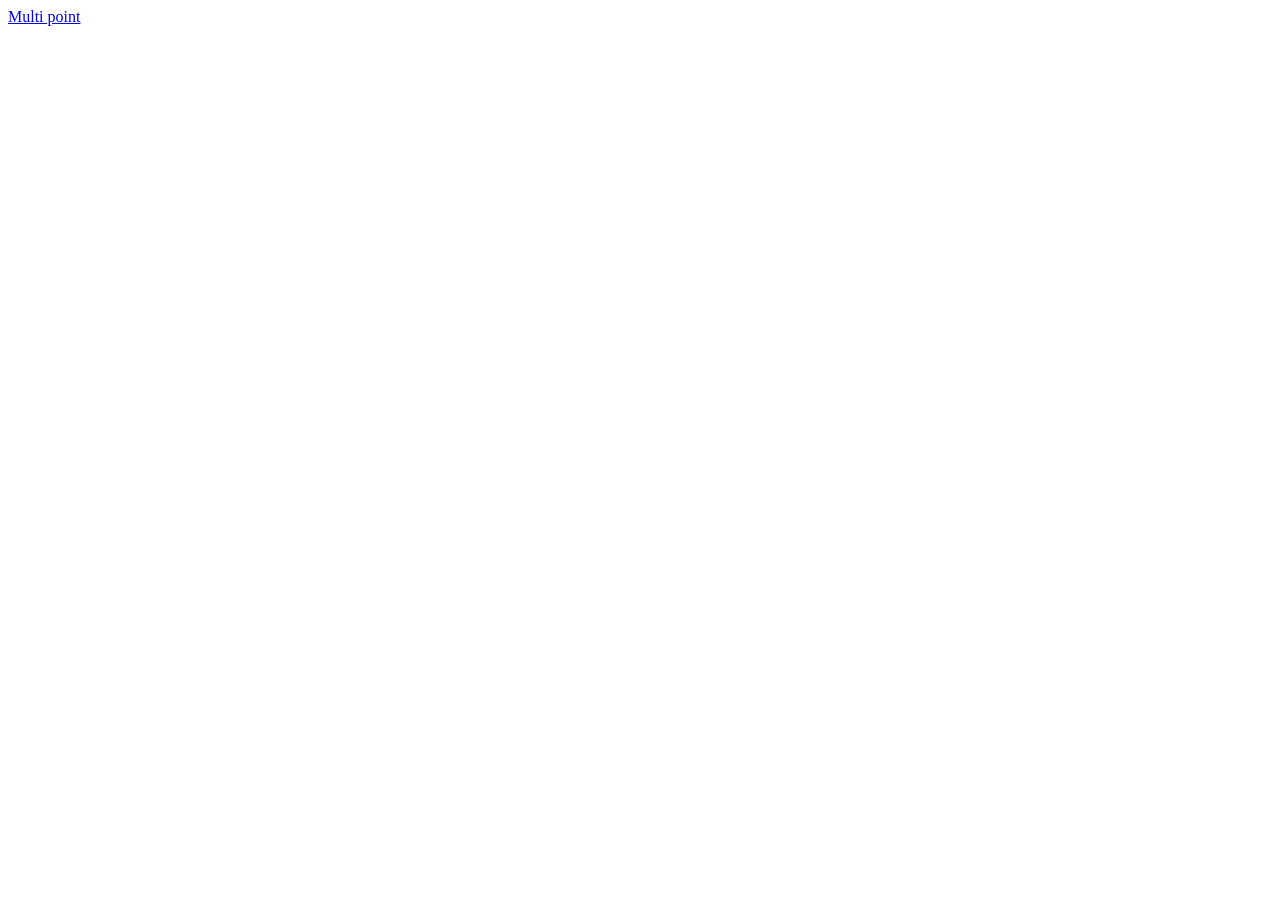
==== index.html @ 6bb9c9c3 "Create index.html" ====
<!DOCTYPE html>
<html lang="en">
<head>
    <meta charset="UTF-8">
    <meta name="viewport" content="width=device-width, initial-scale=1.0">
    <title>Document</title>
</head>
<body>
    <a href="https://hormozdi.github.io/multipoint/">Multi point</a>
</body>
</html>
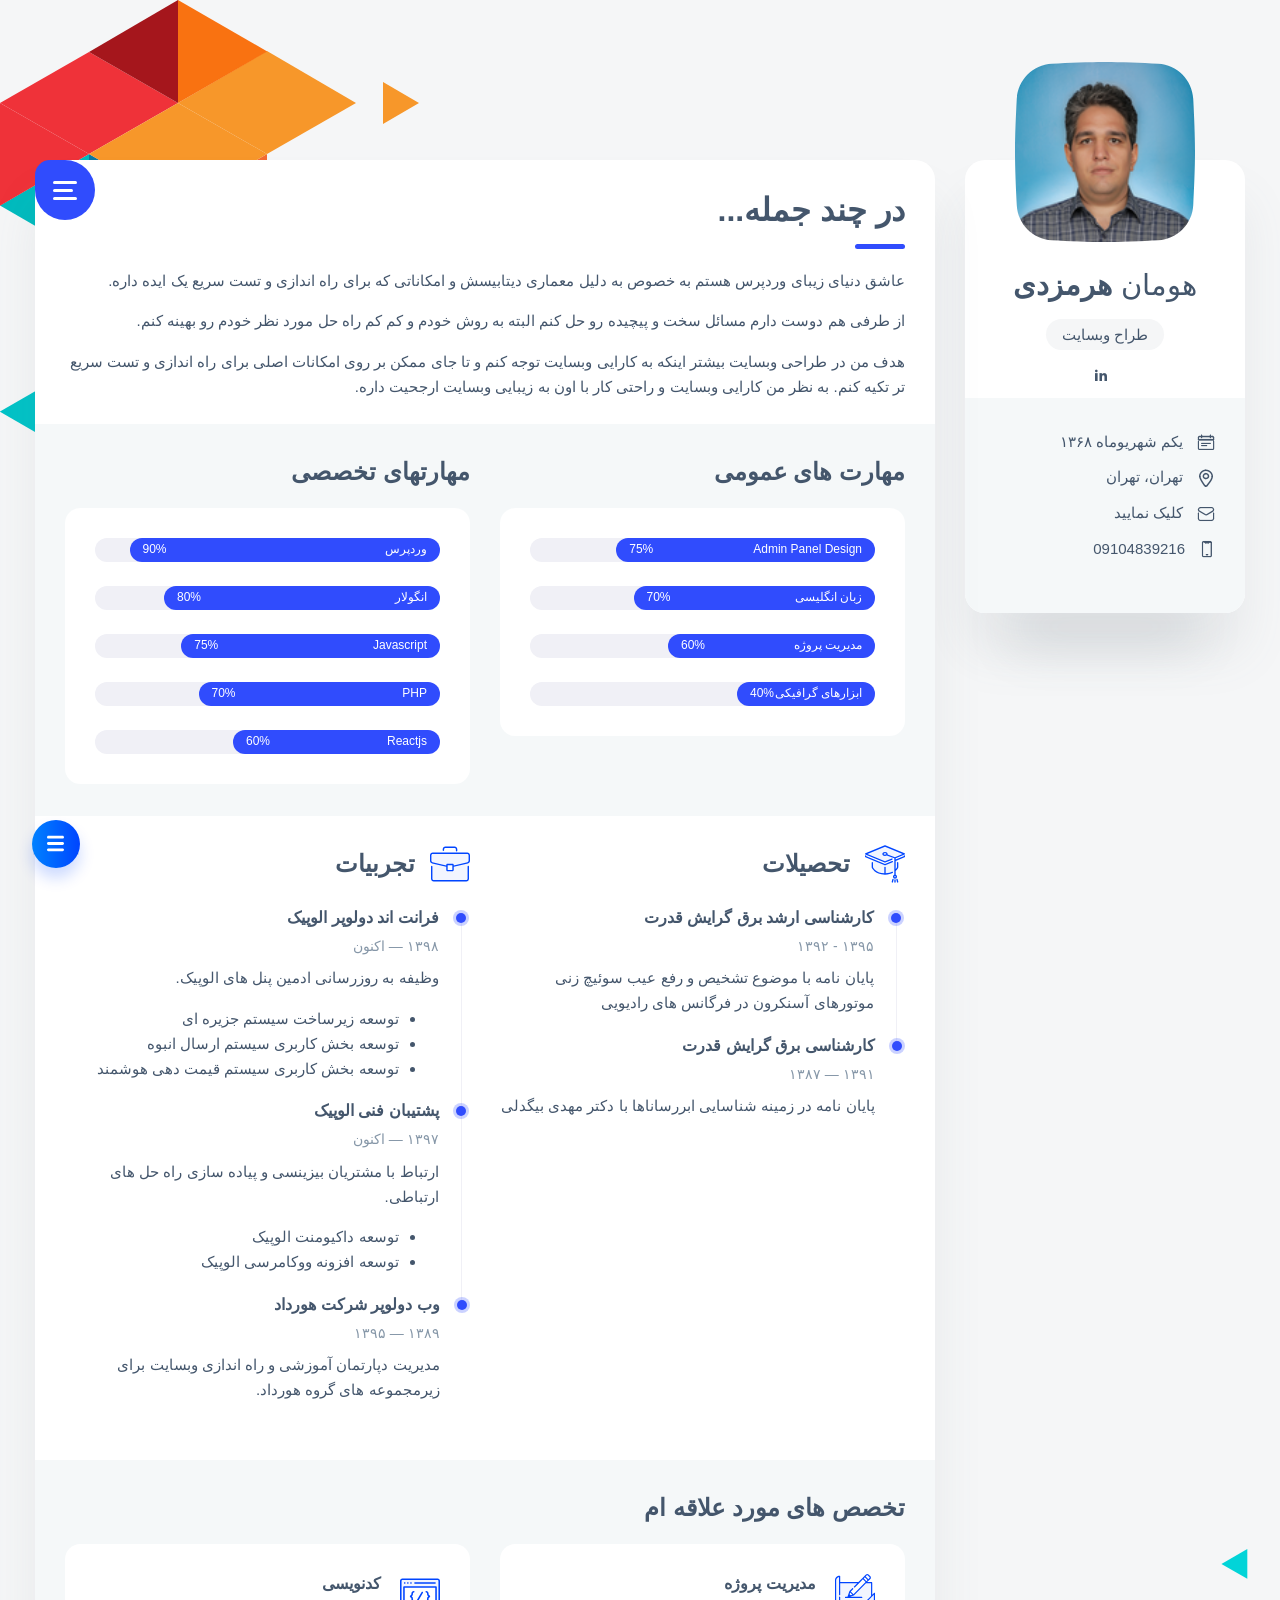
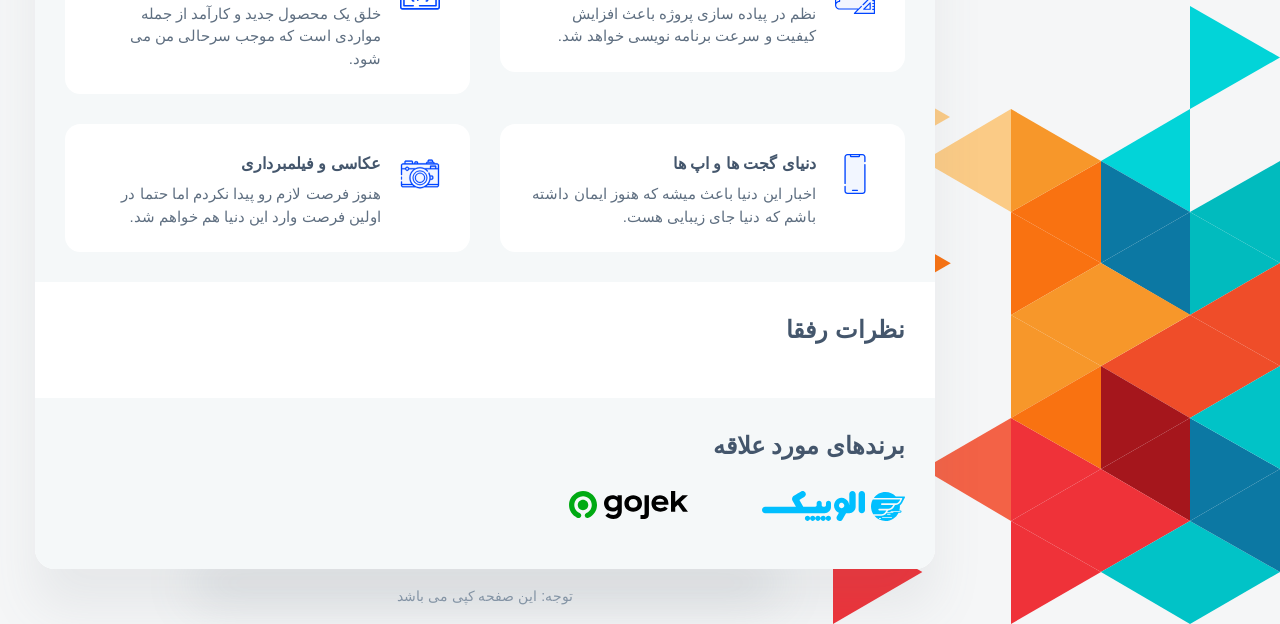
==== commit 874cd797: "add index page" ====
--- a/index.html
+++ b/index.html
@@ -1,11 +1,625 @@
 <!DOCTYPE html>
 <html lang="en">
-<head>
-    <meta charset="UTF-8">
-    <meta name="viewport" content="width=device-width, initial-scale=1.0">
-    <title>Document</title>
-</head>
-<body>
-    <a href="https://hormozdi.github.io/multipoint/">Multi point</a>
-</body>
+  <head>
+    <meta charset="utf-8" />
+    <title>رزومه هومان هرمزدی</title>
+
+    <!-- Meta Data -->
+    <meta http-equiv="X-UA-Compatible" content="IE=edge" />
+    <meta
+      name="viewport"
+      content="width=device-width, initial-scale=1, shrink-to-fit=no"
+    />
+
+    <!-- Favicons -->
+    <link
+      rel="apple-touch-icon"
+      sizes="144x144"
+      href="assets/images/favicons/apple-touch-icon-144x144.png"
+    />
+    <link
+      rel="apple-touch-icon"
+      sizes="114x114"
+      href="assets/images/favicons/apple-touch-icon-114x114.png"
+    />
+    <link
+      rel="apple-touch-icon"
+      sizes="72x72"
+      href="assets/images/favicons/apple-touch-icon-72x72.png"
+    />
+    <link
+      rel="apple-touch-icon"
+      sizes="57x57"
+      href="assets/images/favicons/apple-touch-icon-57x57.png"
+    />
+    <link
+      rel="shortcut icon"
+      href="assets/images/favicons/favicon.png"
+      type="image/png"
+    />
+
+    <!-- Styles -->
+    <link rel="stylesheet" type="text/css" href="assets/styles/style.css" />
+    <link rel="stylesheet" type="text/css" href="assets/demo/style-demo.css" />
+    <link rel="stylesheet" type="text/css" href="assets/styles/style-rtl.css" />
+    <link
+      href="https://cdn.fontcdn.ir/Font/Persian/Shabnam/Shabnam.css"
+      rel="stylesheet"
+    />
+  </head>
+  <body class="bg-triangles">
+    <!-- Preloader -->
+    <div class="preloader">
+      <div class="preloader__wrap">
+        <div class="circle-pulse">
+          <div class="circle-pulse__1"></div>
+          <div class="circle-pulse__2"></div>
+        </div>
+        <div class="preloader__progress"><span></span></div>
+      </div>
+    </div>
+
+    <main class="main">
+      <div class="container gutter-top">
+        <div class="row sticky-parent">
+          <!-- Sidebar -->
+          <aside class="col-12 col-md-12 col-xl-3">
+            <div class="sidebar box shadow pb-0 sticky-column">
+              <svg class="avatar avatar--180" viewBox="0 0 188 188">
+                <g class="avatar__box">
+                  <image
+                    xlink:href="assets/img/avatar.png"
+                    height="100%"
+                    width="100%"
+                  />
+                </g>
+              </svg>
+              <div class="text-center">
+                <h3 class="title title--h3 sidebar__user-name">
+                  <span class="weight--500">هومان</span> هرمزدی
+                </h3>
+                <div class="badge badge--light">طراح وبسایت</div>
+
+                <!-- Social -->
+                <div class="social">
+                  <!-- <a class="social__link" href="https://www.facebook.com/"
+                    ><i class="font-icon icon-facebook"></i
+                  ></a>
+                  <a class="social__link" href="https://www.behance.com/"
+                    ><i class="font-icon icon-twitter"></i
+                  ></a> -->
+                  <a class="social__link" target="_blank" href="https://www.linkedin.com/in/hoomaan-hormozdi/"
+                    ><i class="font-icon icon-linkedin2"></i
+                  ></a>
+                </div>
+              </div>
+
+              <div class="sidebar__info box-inner box-inner--rounded">
+                <ul class="contacts-block">
+                  <li
+                    class="contacts-block__item"
+                    data-toggle="tooltip"
+                    data-placement="top"
+                    title="Birthday"
+                  >
+                    <i class="font-icon icon-calendar"></i>یکم شهریوماه ۱۳۶۸
+                  </li>
+                  <li
+                    class="contacts-block__item"
+                    data-toggle="tooltip"
+                    data-placement="top"
+                    title="Address"
+                  >
+                    <i class="font-icon icon-location"></i>تهران، تهران
+                  </li>
+                  <li
+                    class="contacts-block__item"
+                    data-toggle="tooltip"
+                    data-placement="top"
+                    title="E-mail"
+                  >
+                    <a target="_blank" href="mailto:hormozdi.hooman@gmail.com"
+                      ><i class="font-icon icon-envelope"></i
+                      >کلیک نمایید</a
+                    >
+                  </li>
+                  <li
+                    class="contacts-block__item"
+                    data-toggle="tooltip"
+                    data-placement="top"
+                    title="Phone"
+                  >
+                    <i
+                      class="font-icon icon-phone"
+                      style="direction: ltr; text-align: left"
+                    ></i
+                    >09104839216
+                  </li>
+                  <!-- <li
+                    class="contacts-block__item"
+                    data-toggle="tooltip"
+                    data-placement="top"
+                    title="Skype"
+                  >
+                    <a href="skype:skype-example"
+                      ><i class="font-icon icon-skype"></i>Felecia_Brown</a
+                    >
+                  </li> -->
+                </ul>
+
+                <!-- <a class="btn" href="#"
+                  ><i class="font-icon icon-download"></i> Download CV</a
+                > -->
+              </div>
+            </div>
+          </aside>
+
+          <!-- Content -->
+          <div class="col-12 col-md-12 col-xl-9">
+            <div class="box shadow pb-0">
+              <!-- Menu -->
+              <div class="circle-menu">
+                <div class="hamburger">
+                  <div class="line"></div>
+                  <div class="line"></div>
+                  <div class="line"></div>
+                </div>
+              </div>
+              <div class="inner-menu js-menu">
+                <ul class="nav">
+                  <li class="nav__item">
+                    <a class="active" href="#skills">مهارتها</a>
+                  </li>
+                  <li class="nav__item"><a href="#experience">سوابق</a></li>
+                  <li class="nav__item">
+                    <a href="#what">درآینده</a>
+                  </li>
+                  <li class="nav__item"><a href="#testimonials">نظرات</a></li>
+                </ul>
+              </div>
+
+              <!-- About -->
+              <div class="pb-0 pb-sm-2">
+                <h1 class="title title--h1 first-title title__separate">
+                  در چند جمله...
+                </h1>
+                <p>
+                  عاشق دنیای زیبای وردپرس هستم به خصوص به دلیل معماری دیتابیسش و
+                  امکاناتی که برای راه اندازی و تست سریع یک ایده داره.
+                </p>
+                <p>
+                  از طرفی هم دوست دارم مسائل سخت و پیچیده رو حل کنم البته به روش
+                  خودم و کم کم راه حل مورد نظر خودم رو بهینه کنم.
+                </p>
+                <p>
+                  هدف من در طراحی وبسایت بیشتر اینکه به کارایی وبسایت توجه کنم و
+                  تا جای ممکن بر روی امکانات اصلی برای راه اندازی و تست سریع تر
+                  تکیه کنم. به نظر من کارایی وبسایت و راحتی کار با اون به زیبایی
+                  وبسایت ارجحیت داره.
+                </p>
+              </div>
+
+              <!-- Skills -->
+						<div class="box-inner box-inner" id="skills">
+						    <div class="row">
+							    <div class="col-12 col-lg-6">
+						            <h2 class="title title--h3">مهارت های عمومی</h2>
+									<div class="box box__second">
+									    <!-- Progress -->
+									    <div class="progress">
+                        <div class="progress-bar" aria-valuenow="75">
+      <div class="progress-text"><span>Admin Panel Design</span><span>75%</span></div>
+  </div>
+  <div class="progress-text"><span>Admin Panel Design</span></div>
+                    </div>
+
+
+									    <div class="progress">
+                        <div class="progress-bar" aria-valuenow="70">
+      <div class="progress-text"><span>زبان انگلیسی</span><span>70%</span></div>
+  </div>
+  <div class="progress-text"><span>زبان انگلیسی</span></div>
+                    </div>
+
+                                        <!-- Progress -->
+                                        <div class="progress">
+                                                              <div class="progress-bar" aria-valuenow="60">
+                                            <div class="progress-text"><span>مدیریت پروژه</span><span>60%</span></div>
+                                        </div>
+                                        <div class="progress-text"><span>مدیریت پروژه</span></div>
+                                                          </div>
+                                                          <!-- Progress -->
+                                                          <div class="progress">
+                                                                                <div class="progress-bar" aria-valuenow="40">
+                                                              <div class="progress-text"><span>ابزارهای گرافیکی</span><span>40%</span></div>
+                                                          </div>
+                                                          <div class="progress-text"><span>ابزارهای گرافیکی</span></div>
+                                                                            </div>
+										
+									</div>
+                                </div>
+								
+							    <div class="col-12 col-lg-6 mt-4 mt-lg-0">
+						            <h2 class="title title--h3">مهارتهای تخصصی</h2>
+									<div class="box box__second">
+									    <!-- Progress -->
+									    <div class="progress">
+                                            <div class="progress-bar" aria-valuenow="90">
+											    <div class="progress-text"><span>وردپرس</span><span>90%</span></div>
+											</div>
+											<div class="progress-text"><span>وردپرس</span></div>
+                                        </div>
+
+                                        <!-- Progress -->
+                                        <div class="progress">
+                                                              <div class="progress-bar" aria-valuenow="80">
+                                            <div class="progress-text"><span>انگولار</span><span>80%</span></div>
+                                        </div>
+                                        <div class="progress-text"><span>انگولار</span></div>
+                                                          </div>
+										
+									    <!-- Progress -->
+									    <div class="progress">
+                                            <div class="progress-bar" aria-valuenow="75">
+											    <div class="progress-text"><span>Javascript</span><span>75%</span></div>
+											</div>
+											<div class="progress-text"><span>Javascript</span></div>
+                                        </div>
+										
+										
+									    <!-- Progress -->
+									    <div class="progress">
+                                            <div class="progress-bar" aria-valuenow="70">
+											    <div class="progress-text"><span>PHP</span><span>70%</span></div>
+											</div>
+											<div class="progress-text"><span>PHP</span></div>
+                                        </div>
+                                                          <!-- Progress -->
+                                                          <div class="progress">
+                                                                                <div class="progress-bar" aria-valuenow="60">
+                                                              <div class="progress-text"><span>Reactjs</span><span>60%</span></div>
+                                                          </div>
+                                                          <div class="progress-text"><span>Reactjs</span></div>
+                                                                            </div>
+										
+									</div>
+                                </div>
+							</div>
+						</div>
+
+              <!-- Experience -->
+              <div class="box-inner box-inner--white" id="experience">
+                <div class="row">
+                  <div class="col-12 col-lg-6">
+                    <h2 class="title title--h3">
+                      <img
+                        class="title-icon"
+                        src="assets/icons/icon-education.svg"
+                        alt=""
+                      />
+                      تحصیلات
+                    </h2>
+                    <div class="timeline">
+                      <!-- Item -->
+                      <article class="timeline__item">
+                        <h5 class="title title--h5 timeline__title">
+                          کارشناسی ارشد برق گرایش قدرت
+                        </h5>
+                        <span class="timeline__period">۱۳۹۵ - ۱۳۹۲</span>
+                        <p class="timeline__description">
+                          پایان نامه با موضوع تشخیص و رفع عیب سوئیچ زنی موتورهای
+                          آسنکرون در فرگانس های رادیویی
+                        </p>
+                      </article>
+
+                      <!-- Item -->
+                      <article class="timeline__item">
+                        <h5 class="title title--h5 timeline__title">
+                          کارشناسی برق گرایش قدرت
+                        </h5>
+                        <span class="timeline__period">۱۳۹۱ — ۱۳۸۷</span>
+                        <p class="timeline__description">
+                          پایان نامه در زمینه شناسایی ابررساناها با دکتر مهدی
+                          بیگدلی
+                        </p>
+                      </article>
+                    </div>
+                  </div>
+
+                  <div class="col-12 col-lg-6">
+                    <h2 class="title title--h3">
+                      <img
+                        class="title-icon"
+                        src="assets/icons/icon-experience.svg"
+                        alt=""
+                      />
+                      تجربیات
+                    </h2>
+                    <div class="timeline">
+                        <!-- Item -->
+                        <article class="timeline__item">
+                          <h5 class="title title--h5 timeline__title">
+                            فرانت اند دولوپر الوپیک
+                          </h5>
+                          <span class="timeline__period">۱۳۹۸ — اکنون</span>
+                          <p class="timeline__description">
+                              وظیفه به روزرسانی ادمین پنل های الوپیک.
+                            <ul>
+                                <li>توسعه زیرساخت سیستم جزیره ای</li>
+                                <li>توسعه بخش کاربری سیستم ارسال انبوه</li>
+                                <li>توسعه بخش کاربری سیستم قیمت دهی هوشمند</li>
+                            </ul>
+                          </p>
+                        </article>
+
+                        <!-- Item -->
+                        <article class="timeline__item">
+                          <h5 class="title title--h5 timeline__title">
+                            پشتیبان فنی الوپیک
+                          </h5>
+                          <span class="timeline__period">۱۳۹۷ — اکنون</span>
+                          <p class="timeline__description">
+                              ارتباط با مشتریان بیزینسی و پیاده سازی راه حل های ارتباطی.
+                            <ul>
+                                <li>توسعه داکیومنت الوپیک</li>
+                                <li>توسعه افزونه ووکامرسی الوپیک</li>
+                            </ul>
+                          </p>
+                        </article>
+
+                      <!-- Item -->
+                      <article class="timeline__item">
+                        <h5 class="title title--h5 timeline__title">
+                          وب دولوپر شرکت هورداد
+                        </h5>
+                        <span class="timeline__period">۱۳۸۹ — ۱۳۹۵</span>
+                        <p class="timeline__description">
+                          مدیریت دپارتمان آموزشی و راه اندازی وبسایت برای زیرمجموعه های گروه هورداد.
+                        </p>
+                      </article>
+                    </div>
+                  </div>
+                </div>
+              </div>
+
+              <!-- What -->
+              <div class="box-inner pb-0" id="what">
+                <h2 class="title title--h3">تخصص های مورد علاقه ام</h2>
+                <div class="row">
+                  <!-- Case Item -->
+                  <div class="col-12 col-lg-6">
+                    <div class="case-item box box__second">
+                      <img
+                        class="case-item__icon"
+                        src="assets/icons/icon-design.svg"
+                        alt=""
+                      />
+                      <div>
+                        <h3 class="title title--h5">مدیریت پروژه</h3>
+                        <p class="case-item__caption">
+                            نظم در پیاده سازی پروژه باعث افزایش کیفیت و سرعت برنامه نویسی خواهد شد.
+                        </p>
+                      </div>
+                    </div>
+                  </div>
+
+                  <!-- Case Item -->
+                  <div class="col-12 col-lg-6">
+                    <div class="case-item box box__second">
+                      <img
+                        class="case-item__icon"
+                        src="assets/icons/icon-dev.svg"
+                        alt=""
+                      />
+                      <div>
+                        <h3 class="title title--h5">کدنویسی</h3>
+                        <p class="case-item__caption">
+                          خلق یک محصول جدید و کارآمد از جمله مواردی است که موجب سرحالی من می شود.
+                        </p>
+                      </div>
+                    </div>
+                  </div>
+
+                  <!-- Case Item -->
+                  <div class="col-12 col-lg-6">
+                    <div class="case-item box box__second">
+                      <img
+                        class="case-item__icon"
+                        src="assets/icons/icon-app.svg"
+                        alt=""
+                      />
+                      <div>
+                        <h3 class="title title--h5">دنیای گجت ها و اپ ها</h3>
+                        <p class="case-item__caption">
+                          اخبار این دنیا باعث میشه که هنوز ایمان داشته باشم که دنیا جای زیبایی هست.
+                        </p>
+                      </div>
+                    </div>
+                  </div>
+
+                  <!-- Case Item -->
+                  <div class="col-12 col-lg-6">
+                    <div class="case-item box box__second">
+                      <img
+                        class="case-item__icon"
+                        src="assets/icons/icon-photo.svg"
+                        alt=""
+                      />
+                      <div>
+                        <h3 class="title title--h5">عکاسی و فیلمبرداری</h3>
+                        <p class="case-item__caption">
+                          هنوز فرصت لازم رو پیدا نکردم اما حتما در اولین فرصت وارد این دنیا هم خواهم شد.
+                        </p>
+                      </div>
+                    </div>
+                  </div>
+                </div>
+              </div>
+
+              <!-- Testimonials -->
+              <div class="box-inner box-inner--white" id="testimonials">
+                <h2 class="title title--h3">نظرات رفقا</h2>
+
+                <div class="swiper-container js-carousel-review">
+                  <div class="swiper-wrapper">
+                    <!-- Item review -->
+                    <!-- <div class="swiper-slide review-item">
+                      <svg class="avatar avatar--80" viewBox="0 0 84 84">
+                        <g class="avatar__hexagon">
+                          <image
+                            xlink:href="assets/img/avatar-2.jpg"
+                            height="100%"
+                            width="100%"
+                          />
+                        </g>
+                      </svg>
+                      <h4 class="title title--h5">Daniel Lewis</h4>
+                      <p class="review-item__caption">
+                        Felecia was hired to create a corporate identity. We
+                        were very pleased with the work done.
+                      </p>
+                    </div> -->
+
+                    <!-- Item review -->
+                    <!-- <div class="swiper-slide review-item">
+                      <svg class="avatar avatar--80" viewBox="0 0 84 84">
+                        <g class="avatar__hexagon">
+                          <image
+                            xlink:href="assets/img/avatar-3.jpg"
+                            height="100%"
+                            width="100%"
+                          />
+                        </g>
+                      </svg>
+                      <h4 class="title title--h5">Jessica Miller</h4>
+                      <p class="review-item__caption">
+                        thanks to the skill of Felecia, we have a design that we
+                        can be proud of.
+                      </p>
+                    </div> -->
+
+                    <!-- Item review -->
+                    <!-- <div class="swiper-slide review-item">
+                      <svg class="avatar avatar--80" viewBox="0 0 84 84">
+                        <g class="avatar__hexagon">
+                          <image
+                            xlink:href="assets/img/avatar-4.jpg"
+                            height="100%"
+                            width="100%"
+                          />
+                        </g>
+                      </svg>
+                      <h4 class="title title--h5">Tanya Ruiz</h4>
+                      <p class="review-item__caption">
+                        Felecia was hired to create a corporate identity. We
+                        were very pleased with the work done.
+                      </p>
+                    </div> -->
+
+                    <!-- Item review -->
+                    <!-- <div class="swiper-slide review-item">
+                      <svg class="avatar avatar--80" viewBox="0 0 84 84">
+                        <g class="avatar__hexagon">
+                          <image
+                            xlink:href="assets/img/avatar-5.jpg"
+                            height="100%"
+                            width="100%"
+                          />
+                        </g>
+                      </svg>
+                      <h4 class="title title--h5">Thomas Castro</h4>
+                      <p class="review-item__caption">
+                        thanks to the skill of Felecia, we have a design that we
+                        can be proud of.
+                      </p>
+                    </div> -->
+                  </div>
+
+                  <div class="swiper-pagination"></div>
+                </div>
+              </div>
+
+              <!-- Clients -->
+              <div class="box-inner box-inner--rounded">
+                <h2 class="title title--h3">برندهای مورد علاقه</h2>
+
+                <div class="swiper-container js-carousel-clients">
+                  <div class="swiper-wrapper">
+                    <!-- Item client -->
+                    <div class="swiper-slide">
+                      <a href="#"
+                        ><img src="assets/img/logo-alopeyk.svg" alt="Logo"
+                      /></a>
+                    </div>
+                    <!-- Item client -->
+                    <div class="swiper-slide">
+                      <a href="#"
+                        ><img src="assets/img/logo-gojek.svg" alt="Logo"
+                      /></a>
+                    </div>
+                  </div>
+
+                  <div class="swiper-pagination"></div>
+                </div>
+              </div>
+            </div>
+
+            <!-- Footer -->
+            <footer class="footer">توجه: این صفحه کپی می باشد</footer>
+          </div>
+        </div>
+      </div>
+    </main>
+
+    <div class="back-to-top"></div>
+
+    <!-- SVG masks -->
+    <svg class="svg-defs">
+      <clipPath id="avatar-box">
+        <path
+          d="M1.85379 38.4859C2.9221 18.6653 18.6653 2.92275 38.4858 1.85453 56.0986.905299 77.2792 0 94 0c16.721 0 37.901.905299 55.514 1.85453 19.821 1.06822 35.564 16.81077 36.632 36.63137C187.095 56.0922 188 77.267 188 94c0 16.733-.905 37.908-1.854 55.514-1.068 19.821-16.811 35.563-36.632 36.631C131.901 187.095 110.721 188 94 188c-16.7208 0-37.9014-.905-55.5142-1.855-19.8205-1.068-35.5637-16.81-36.63201-36.631C.904831 131.908 0 110.733 0 94c0-16.733.904831-37.9078 1.85379-55.5141z"
+        />
+      </clipPath>
+      <clipPath id="avatar-hexagon">
+        <path
+          d="M0 27.2891c0-4.6662 2.4889-8.976 6.52491-11.2986L31.308 1.72845c3.98-2.290382 8.8697-2.305446 12.8637-.03963l25.234 14.31558C73.4807 18.3162 76 22.6478 76 27.3426V56.684c0 4.6805-2.5041 9.0013-6.5597 11.3186L44.4317 82.2915c-3.9869 2.278-8.8765 2.278-12.8634 0L6.55974 68.0026C2.50414 65.6853 0 61.3645 0 56.684V27.2891z"
+        />
+      </clipPath>
+    </svg>
+
+    <!-- Demo Menu -->
+    <div class="btnSlideNav slideOpen"></div>
+    <div class="btnSlideNav slideClose"></div>
+    <ul class="slideNav">
+      <li class="slideNav__item rtl-mode">
+        <h4 class="title title--5">نمونه کارهای آنلاین</h4>
+        <!-- <a href="rtl/about.html">RTL</a> -->
+      </li>
+      <li class="slideNav__item"><a target="_blank" href="https://hormozdi.github.io/multipoint/">نقشه با چندین نشانه گر</a></li>
+      <!-- <li class="slideNav__item">
+        <a href="background-3.html">2. Background peach</a>
+      </li>
+      <li class="slideNav__item">
+        <a href="background-2.html">3. Background green</a>
+      </li>
+      <li class="slideNav__item">
+        <a href="background-5.html">4. Background green 2</a>
+      </li>
+      <li class="slideNav__item">
+        <a href="background-4.html">5. Background triangles</a>
+      </li>
+      <li class="slideNav__item">
+        <a href="menu_alternative/about.html">6. Alternative menu</a>
+      </li> -->
+    </ul>
+    <div class="overlay-slideNav"></div>
+    <!-- Demo Menu -->
+
+    <!-- JavaScripts -->
+    <script src="assets/js/jquery-3.4.1.min.js"></script>
+    <script src="assets/js/plugins.min.js"></script>
+    <script src="assets/js/common.js"></script>
+
+    <script src="assets/demo/plugins-demo.js"></script>
+  </body>
 </html>
--- a/assets/styles/style.css
+++ b/assets/styles/style.css
@@ -0,0 +1,2687 @@
+/* ------------------------------------------------
+ Author: ArtStyles (Art)
+ 
+ Template Name: vCard
+ version: 1.1.0
+------------------------------------------------ */
+/* ------------------------------------------------
+
+ - General Styles
+ - Background
+ - Typography
+ - Preloader
+ - Form
+ - Button
+ - Preloader
+ - Sidebar
+ - Sections
+ - Navbar
+ - Footer
+ - Cases
+ - Clients
+ - Contact
+ - Single post
+ - Footer
+ - Contact
+ - Portfolio
+ - News
+ - Single news
+ - Testimonials
+ - Timeline
+ - Other
+ 
+------------------------------------------------ */
+@import url(vendors/bootstrap.min.css);
+@import url(vendors/swiper.min.css);
+@import url(vendors/simplebar.min.css);
+@import url(../icons/style.css);
+/* -----------------------------------------------------------------
+    - General Styles
+----------------------------------------------------------------- */
+*,
+::before,
+::after {
+  background-repeat: no-repeat;
+  box-sizing: border-box;
+}
+
+html {
+  font-size: 16px;
+  -webkit-overflow-scrolling: touch;
+  -webkit-box-sizing: border-box;
+  box-sizing: border-box;
+  -ms-overflow-x: hidden;
+}
+
+body, html {
+  font-size: 1rem;
+  -webkit-text-size-adjust: 100%;
+}
+
+body {
+  background-color: #F5F6F7;
+  color: #44566C;
+  font-size: 0.9375rem;
+  font-weight: 400;
+  line-height: 1.65;
+  min-height: 100vh;
+  overflow-x: hidden;
+  -ms-overflow-style: scrollbar;
+  -webkit-font-smoothing: antialiased;
+}
+@media only screen and (max-width: 580px) {
+  body {
+    line-height: 1.6;
+  }
+}
+
+html.is-scroll-disabled body {
+  height: 100vh;
+  overflow: hidden;
+}
+
+@media all and (-ms-high-contrast: none), (-ms-high-contrast: active) {
+  html.is-scroll-disabled {
+    overflow: hidden;
+  }
+}
+.no-scroll {
+  overflow: hidden;
+  -ms-overflow-style: none;
+}
+
+.no-scroll-height {
+  overflow-x: hidden;
+}
+
+.svg-defs {
+  position: absolute;
+  height: 0;
+  width: 0;
+}
+
+.bg-triangles {
+  background-image: url(../images/triangles-top.svg), url(../images/triangles-bottom.svg);
+  background-position: left top, right bottom;
+  background-repeat: no-repeat;
+  background-size: inherit;
+}
+@media only screen and (max-width: 580px) {
+  .bg-triangles {
+    background-size: contain;
+  }
+}
+.bg-triangles-2 {
+  background-image: url(../images/triangle-2-top.svg), url(../images/triangle-2-bottom.svg);
+  background-position: right top, left bottom;
+  background-repeat: no-repeat;
+  background-size: 50%;
+  background-attachment: fixed;
+}
+@media only screen and (max-width: 991px) {
+  .bg-triangles-2 {
+    background-size: contain;
+  }
+}
+.bg-peach {
+  background-image: linear-gradient(115.29deg, #FFF2E7 1.33%, #FFCADA 98.21%);
+  background-attachment: fixed;
+}
+.bg-green {
+  background-image: linear-gradient(115.29deg, #0DC8A9 1.33%, #32CBC8 98.21%);
+  background-attachment: fixed;
+}
+.bg-green-2 {
+  background-image: linear-gradient(135deg, #9be15d 0%, #00d9a6 100%);
+  background-attachment: fixed;
+}
+
+/* -----------------------------------------------------------------
+    - Typography
+----------------------------------------------------------------- */
+h1, h2, h3, h4, h5, h6 {
+  font-weight: 700;
+  line-height: 1.3;
+}
+
+.title--h1 {
+  font-size: 2rem;
+  margin-bottom: 1.0625rem;
+}
+@media only screen and (max-width: 580px) {
+  .title--h1 {
+    font-size: 1.75rem;
+  }
+}
+.title--h2 {
+  font-size: 1.75rem;
+}
+@media only screen and (max-width: 580px) {
+  .title--h2 {
+    font-size: 1.5rem;
+  }
+}
+.title--h3 {
+  font-size: 1.5rem;
+  margin-bottom: 1.3125rem;
+}
+@media only screen and (max-width: 580px) {
+  .title--h3 {
+    font-size: 1.25rem;
+    margin-bottom: 1rem;
+  }
+}
+.title--h4 {
+  font-size: 1.25rem;
+  margin-bottom: 0.8125rem;
+}
+@media only screen and (max-width: 580px) {
+  .title--h4 {
+    font-size: 1rem;
+  }
+}
+.title--h5 {
+  font-size: 1rem;
+}
+@media only screen and (max-width: 580px) {
+  .title--h5 {
+    font-size: 0.9375rem;
+  }
+}
+.title--h6 {
+  font-size: 0.75rem;
+}
+.title--center {
+  text-align: center;
+}
+.title--tone {
+  color: #304CFD;
+}
+.title-icon {
+  margin-right: 0.5rem;
+  margin-top: -0.25rem;
+  height: 2.5rem;
+  width: 2.5rem;
+}
+@media only screen and (max-width: 580px) {
+  .title-icon {
+    height: 2.0833333333rem;
+    width: 2.0833333333rem;
+  }
+}
+.title__separate {
+  margin-bottom: 2.3125rem;
+  position: relative;
+}
+.title__separate::before {
+  content: '';
+  background-color: #304CFD;
+  border-radius: 0.5rem;
+  height: 0.3125rem;
+  position: absolute;
+  bottom: -1.0625rem;
+  left: 0;
+  width: 3.125rem;
+  z-index: 1;
+}
+@media only screen and (max-width: 580px) {
+  .title__separate {
+    margin-bottom: 1.5rem;
+  }
+  .title__separate::before {
+    height: 0.1875rem;
+    bottom: -0.5625rem;
+    width: 3rem;
+  }
+}
+
+@media only screen and (max-width: 991px) {
+  .first-title {
+    transition: all .3s ease-in-out;
+  }
+}
+
+@media only screen and (max-width: 991px) {
+  .open-menu .first-title {
+    padding-top: 2.5625rem;
+  }
+}
+@media only screen and (max-width: 580px) {
+  .open-menu .first-title {
+    padding-top: 0;
+  }
+}
+
+.weight--400 {
+  font-weight: 400;
+}
+.weight--500 {
+  font-weight: 500;
+}
+.weight--600 {
+  font-weight: 600;
+}
+.weight--700 {
+  font-weight: 700;
+}
+
+.color--light {
+  color: #8697A8;
+}
+.color--dark {
+  color: #44566C;
+}
+
+.block-quote {
+  font-size: 1.3125rem;
+  font-weight: 400;
+  font-style: italic;
+  margin: 1.8125rem 0;
+  position: relative;
+  line-height: 1.6;
+}
+@media only screen and (max-width: 991px) {
+  .block-quote {
+    padding-left: 3.8125rem;
+  }
+}
+@media only screen and (max-width: 580px) {
+  .block-quote {
+    font-size: 1.125rem;
+    margin: 1rem 0;
+    padding-left: 0;
+    padding-top: 2.8125rem;
+  }
+  .block-quote p {
+    margin-bottom: 0.5rem;
+  }
+}
+.block-quote::before {
+  background-image: url(../images/icon-quote.svg);
+  background-repeat: no-repeat;
+  background-position: center;
+  background-size: cover;
+  content: '';
+  height: 2.125rem;
+  margin: 0 auto;
+  position: absolute;
+  top: 0;
+  left: -3.375rem;
+  width: 2.125rem;
+}
+@media only screen and (max-width: 991px) {
+  .block-quote::before {
+    left: 0;
+  }
+}
+.block-quote__author {
+  font-size: 1rem;
+  font-style: normal;
+  display: block;
+  margin-top: 0.5625rem;
+  padding-left: 3rem;
+  position: relative;
+}
+@media only screen and (max-width: 580px) {
+  .block-quote__author {
+    font-size: 0.875rem;
+    margin-top: 0;
+    padding-left: 2rem;
+  }
+}
+.block-quote__author::before {
+  content: '';
+  background-color: #44566C;
+  height: 0.0625rem;
+  margin-bottom: auto;
+  margin-top: auto;
+  position: absolute;
+  top: 0;
+  bottom: 0;
+  left: 0;
+  width: 2rem;
+}
+@media only screen and (max-width: 580px) {
+  .block-quote__author::before {
+    width: 1rem;
+  }
+}
+
+a {
+  color: #304CFD;
+  cursor: pointer;
+  text-decoration: none;
+  -webkit-text-decoration-skip: objects;
+  transition: color 0.3s cubic-bezier(0.72, 0.16, 0.345, 0.875);
+}
+a:hover {
+  color: #304CFD;
+  outline: none;
+  text-decoration: underline;
+}
+a.decoration--none {
+  text-decoration: none;
+}
+
+.noGutters-Top {
+  margin-top: 0 !important;
+}
+.noGutters-Bottom {
+  margin-bottom: 0 !important;
+}
+.noGutters-Left {
+  margin-left: 0 !important;
+}
+.noGutters-Right {
+  margin-right: 0 !important;
+}
+
+.description {
+  color: #F5F8F9;
+  margin-bottom: 1.875rem;
+}
+
+.foreword {
+  color: #F5F8F9;
+  font-size: 1.125rem;
+}
+
+img {
+  max-width: 100%;
+  -webkit-user-select: none;
+  -moz-user-select: none;
+  -ms-user-select: none;
+  user-select: none;
+}
+
+iframe {
+  background-color: #44566C;
+  border: 0;
+  display: block;
+  height: 100%;
+  width: 100%;
+}
+
+.cover {
+  object-fit: cover;
+  object-position: center;
+  height: 100%;
+  width: 100%;
+}
+
+::-moz-selection {
+  background: transparent;
+  color: #304CFD;
+}
+
+::selection {
+  background: transparent;
+  color: #304CFD;
+}
+
+/* -----------------------------------------------------------------
+    - Form
+----------------------------------------------------------------- */
+.input, .textarea, select,
+.custom-select {
+  background-color: #F5F8F9;
+  border: 1px solid #F5F8F9;
+  border-radius: 20px;
+  box-shadow: none;
+  color: #44566C;
+  font-size: inherit;
+  height: auto;
+  padding: 0.875rem 1.375rem 0.8125rem;
+  position: relative;
+  width: 100%;
+  -webkit-appearance: none;
+  -moz-appearance: none;
+  appearance: none;
+}
+@media only screen and (max-width: 580px) {
+  .input, .textarea, select,
+  .custom-select {
+    padding: 0.8125rem 1.375rem 0.75rem;
+  }
+}
+
+.input:focus, .textarea:focus, select:focus,
+.custom-select:focus {
+  background-color: #F5F8F9;
+  color: #44566C;
+  box-shadow: none;
+  outline: none;
+}
+
+.input {
+  line-height: inherit;
+}
+@media all and (-ms-high-contrast: none), (-ms-high-contrast: active) {
+  .input {
+    line-height: 0;
+  }
+}
+.input--white {
+  background-color: #fff;
+}
+.input--white:focus {
+  background-color: #fff;
+}
+.input__icon {
+  padding-left: 3.375rem;
+}
+@media only screen and (max-width: 580px) {
+  .input__icon {
+    padding-left: 2.8125rem;
+  }
+}
+
+.textarea {
+  border-radius: 20px;
+  display: block;
+  padding: 0.8125rem 1.1875rem;
+  resize: none;
+}
+.textarea--white {
+  background-color: #fff;
+}
+.textarea--white:focus {
+  background-color: #fff;
+}
+
+.form-group {
+  margin-bottom: 2rem;
+  position: relative;
+}
+@media only screen and (max-width: 580px) {
+  .form-group {
+    margin-bottom: 1.6875rem;
+  }
+}
+.form-group .font-icon {
+  color: #8697A8;
+  font-size: 1.0625rem;
+  margin: auto 0;
+  position: absolute;
+  top: 0;
+  bottom: 0;
+  left: 2.375rem;
+  height: 1rem;
+  width: 1rem;
+  z-index: 1;
+}
+@media only screen and (max-width: 580px) {
+  .form-group .font-icon {
+    font-size: 1rem;
+    left: 2.0625rem;
+  }
+}
+
+.help-block {
+  position: absolute;
+  font-size: 0.75rem;
+  line-height: 1.4;
+  padding-top: 0.3125rem;
+  padding-left: 0.375rem;
+}
+@media only screen and (max-width: 580px) {
+  .help-block {
+    font-size: 0.6875rem;
+  }
+}
+
+.with-errors {
+  color: #FF3D57;
+}
+
+.has-error input,
+.has-error textarea,
+.has-error input:focus,
+.has-error textarea:focus {
+  border-color: #FF3D57;
+}
+
+#validator-contact {
+  font-size: 0.875rem;
+  margin-top: 1rem;
+}
+
+.form-control::-webkit-input-placeholder {
+  color: #8697A8;
+}
+
+.form-control::-moz-placeholder {
+  color: #8697A8;
+}
+
+.form-control:-ms-input-placeholder {
+  color: #8697A8;
+}
+
+.form-control::-ms-input-placeholder {
+  color: #8697A8;
+}
+
+.form-control::placeholder {
+  color: #8697A8;
+}
+
+input:invalid,
+textarea:invalid {
+  outline: none !important;
+}
+
+.custom-control-input:focus ~ .custom-control-label::before {
+  box-shadow: 0 0 0 0.125rem rgba(48, 76, 253, 0.25);
+}
+.custom-control-input:focus:not(:checked) ~ .custom-control-label::before {
+  border-color: #304CFD;
+}
+.custom-control-input:not(:disabled):active ~ .custom-control-label::before {
+  border-color: #fff;
+  background-color: transparent;
+}
+.custom-control-input:checked ~ .custom-control-label::before {
+  border-color: #304CFD;
+  background-color: #304CFD;
+}
+
+.custom-control-label {
+  line-height: 1.55;
+  padding-left: 0.5rem;
+}
+.custom-control-label::before {
+  background-color: transparent;
+  border: 1px solid #F0F0F6;
+}
+
+select,
+.custom-select {
+  background: url("data:image/svg+xml,%3csvg xmlns='http://www.w3.org/2000/svg' viewBox='0 0 4 5'%3e%3cpath fill='%23fff' d='M2 0L0 2h4zm0 5L0 3h4z'/%3e%3c/svg%3e") no-repeat right 0.1rem center/10px 16px;
+}
+select option,
+.custom-select option {
+  color: #44566C;
+}
+
+.dropdown-menu {
+  border: 0;
+  border-radius: 10px;
+  box-shadow: 0 0.5rem 2.5rem rgba(134, 151, 168, 0.25);
+  color: #5F6F81;
+  font-size: 0.9375rem;
+}
+.dropdown-menu::before {
+  content: '';
+  border-left: 0.375rem solid transparent;
+  border-right: 0.375rem solid transparent;
+  border-bottom: 0.375rem solid #fff;
+  height: 0;
+  position: absolute;
+  top: -0.375rem;
+  left: 1.0625rem;
+  width: 0;
+}
+.dropdown.dropup .dropdown-menu::before {
+  border-left: 0.375rem solid transparent;
+  border-right: 0.375rem solid transparent;
+  border-top: 0.375rem solid #fff;
+  border-bottom: 0.375rem solid transparent;
+  top: auto;
+  bottom: -0.75rem;
+}
+
+.progress {
+  background-color: #F0F0F6;
+  border-radius: 1rem;
+  height: 1.5rem;
+  margin-bottom: 1.5rem;
+  overflow: inherit;
+  position: relative;
+  text-align: right;
+}
+@media only screen and (max-width: 580px) {
+  .progress {
+    margin-bottom: 1rem;
+  }
+}
+.progress:last-child {
+  margin-bottom: 0;
+}
+.progress-bar {
+  background-color: #304CFD;
+  border-radius: 1rem;
+  overflow: hidden;
+  position: relative;
+  width: 0%;
+  z-index: 1;
+}
+.progress .progress-text {
+  display: flex;
+  align-items: center;
+  justify-content: space-between;
+  height: 100%;
+  padding-left: 0.8125rem;
+  padding-right: 0.8125rem;
+  position: absolute;
+  top: 0;
+  left: 0;
+  width: 100%;
+  z-index: 1;
+}
+.progress .progress-text > * {
+  min-width: 0;
+}
+
+@media screen and (-ms-high-contrast: active), (-ms-high-contrast: none) {
+  .progress-text span:nth-child(2) {
+    float: right;
+  }
+}
+.badge {
+  font-size: 0.9375rem;
+  font-weight: 400;
+  border-radius: 10rem;
+  padding: 0.5rem 1rem;
+}
+@media only screen and (max-width: 580px) {
+  .badge {
+    font-size: 0.875rem;
+  }
+}
+.badge--light {
+  background-color: #F5F6F7;
+  color: #44566C;
+}
+.badge--gray {
+  background-color: #F0F0F6;
+  color: #44566C;
+}
+.badge--dark {
+  background-color: #44566C;
+  color: #fff;
+}
+.badge--blue {
+  background-color: #304CFD;
+  color: #fff;
+}
+.badge--blue-gradient {
+  background-image: linear-gradient(to right, #0081ff 0%, #3fa0ff 50%, #0045ff 100%);
+  color: #fff;
+}
+.badge--aqua {
+  background-color: #00F1E2;
+  color: #fff;
+}
+.badge--red {
+  background-color: #FF3D57;
+  color: #fff;
+}
+
+.tooltip-inner {
+  max-width: 12.5rem;
+  padding: 0.25rem 0.5625rem 0.25rem;
+  background-color: #44566C;
+  border-radius: 0.25rem;
+  box-shadow: 0 1rem 2rem rgba(134, 151, 168, 0.25), 0 0.125rem 1rem rgba(134, 151, 168, 0.5);
+}
+.tooltip.show {
+  opacity: 1;
+}
+
+.bs-tooltip-top .arrow::before,
+.bs-tooltip-auto[x-placement^="top"] .arrow::before {
+  border-width: 0.3125rem 0.3125rem 0;
+  border-top-color: #44566C;
+}
+
+.bs-tooltip-right .arrow::before,
+.bs-tooltip-auto[x-placement^="right"] .arrow::before {
+  border-width: 0.3125rem 0.3125rem 0.3125rem 0;
+  border-right-color: #44566C;
+}
+
+.bs-tooltip-left .arrow::before,
+.bs-tooltip-auto[x-placement^="left"] .arrow::before {
+  border-width: 0.3125rem 0 0.3125rem 0.3125rem;
+  border-left-color: #44566C;
+}
+
+.bs-tooltip-bottom .arrow::before,
+.bs-tooltip-auto[x-placement^="bottom"] .arrow::before {
+  border-width: 0 0.3125rem 0.3125rem;
+  border-bottom-color: #44566C;
+}
+
+.btn {
+  background-color: #304CFD;
+  border-radius: 20px;
+  border: 0;
+  box-shadow: 0 0.5rem 1rem rgba(48, 76, 253, 0.15), 0 0.125rem 0.25rem rgba(48, 76, 253, 0.15);
+  color: #fff;
+  cursor: pointer;
+  font-size: 1rem;
+  font-weight: 400;
+  line-height: inherit;
+  padding: 0.9375rem 2rem 0.875rem;
+  position: relative;
+  transition: .4s ease-in-out;
+  white-space: nowrap;
+}
+.btn:hover {
+  color: #fff;
+  box-shadow: none;
+  opacity: .9;
+}
+.btn:focus {
+  box-shadow: 0 1.5rem 2.5rem rgba(48, 76, 253, 0.1), 0 0.5rem 1rem rgba(48, 76, 253, 0.1);
+}
+.btn::before {
+  content: '';
+  box-shadow: 0 0.25rem 2rem rgba(48, 76, 253, 0.25), 0 0.25rem 1rem rgba(48, 76, 253, 0.25);
+  margin: 0 auto;
+  height: 1rem;
+  position: absolute;
+  right: 0;
+  bottom: 0;
+  left: 0;
+  transition: .4s ease-in-out;
+  width: 64%;
+  z-index: -1;
+}
+.btn:hover::before {
+  box-shadow: none;
+}
+.btn--light {
+  background-color: #F5F8F9;
+  color: #44566C;
+}
+.btn--gray {
+  background-color: #F0F0F6;
+  color: #44566C;
+}
+.btn--dark {
+  background-color: #44566C;
+}
+.btn--blue-gradient {
+  background-size: 200% auto;
+  background-image: linear-gradient(to right, #0081ff 0%, #3fa0ff 50%, #0045ff 100%);
+}
+.btn--red {
+  background-color: #FF3D57;
+  color: #fff;
+}
+.btn .font-icon {
+  margin-right: 0.375rem;
+}
+
+button:focus {
+  outline: none;
+}
+
+/* -----------------------------------------------------------------
+    - Preloader
+----------------------------------------------------------------- */
+.preloader {
+  display: flex;
+  align-items: center;
+  justify-content: center;
+  background-color: #fff;
+  position: fixed;
+  top: 0;
+  left: 0;
+  width: 100%;
+  height: 100%;
+  overflow: hidden;
+  text-align: center;
+  z-index: 1106;
+  opacity: 1;
+}
+.preloader > * {
+  min-width: 0;
+}
+.preloader__wrap {
+  width: 100%;
+  max-width: 9.375rem;
+}
+.preloader__progress {
+  background: #fff;
+  height: 0.125rem;
+  position: absolute;
+  top: 0;
+  left: 0;
+  overflow: hidden;
+  width: 100%;
+}
+.preloader__progress span {
+  background: #304CFD;
+  position: absolute;
+  top: 0;
+  left: 0;
+  height: 100%;
+  width: 0;
+}
+
+.circle-pulse > * {
+  position: absolute;
+  top: 50%;
+  left: 50%;
+  border-radius: 50%;
+  box-sizing: border-box;
+  transform: scale(0);
+  animation: pulse 1.6s linear infinite;
+}
+
+.circle-pulse__1 {
+  width: 6rem;
+  height: 6rem;
+  margin-top: -3rem;
+  margin-left: -3rem;
+  background-color: #304CFD;
+}
+
+.circle-pulse__2 {
+  width: 4.8rem;
+  height: 4.8rem;
+  margin-top: -2.4rem;
+  margin-left: -2.4rem;
+  background-color: rgba(48, 76, 253, 0.7);
+  animation-delay: -0.8s;
+}
+
+@keyframes pulse {
+  0% {
+    transform: scale(0, 0);
+    opacity: 1;
+  }
+  100% {
+    transform: scale(1, 1);
+    opacity: 0;
+  }
+}
+/* -----------------------------------------------------------------
+    - Sidebar
+----------------------------------------------------------------- */
+@media only screen and (max-width: 1200px) {
+  .sidebar {
+    margin-bottom: 1.875rem;
+  }
+}
+@media only screen and (max-width: 580px) {
+  .sidebar {
+    margin-bottom: 1rem;
+  }
+}
+.sidebar .avatar {
+  margin-top: -8rem;
+  margin-bottom: 1.5625rem;
+  margin-left: auto;
+  margin-right: auto;
+  transition: all .3s ease-in-out;
+}
+.sidebar__user-name {
+  font-size: 1.8125rem;
+  margin-bottom: 0.875rem;
+  position: relative;
+}
+@media only screen and (max-width: 580px) {
+  .sidebar__user-name {
+    font-size: 1.5rem;
+    margin-bottom: 0.625rem;
+  }
+}
+.sidebar__info {
+  padding-top: 1.5625rem;
+}
+@media only screen and (max-width: 1200px) {
+  .sidebar__info {
+    text-align: center;
+  }
+}
+@media only screen and (max-width: 580px) {
+  .sidebar__info {
+    padding-top: 1.5rem;
+    padding-bottom: 1.25rem;
+  }
+}
+.sidebar .btn {
+  width: 100%;
+}
+@media only screen and (max-width: 1200px) {
+  .sidebar .btn {
+    width: 40%;
+  }
+}
+@media only screen and (max-width: 991px) {
+  .sidebar .btn {
+    width: 60%;
+  }
+}
+@media only screen and (max-width: 768px) {
+  .sidebar .btn {
+    width: 100%;
+  }
+}
+
+.contacts-block {
+  list-style: none;
+  padding-left: 0;
+  margin-bottom: 0.5rem;
+  overflow: hidden;
+}
+@media only screen and (max-width: 1200px) {
+  .contacts-block {
+    margin-bottom: 1rem;
+  }
+}
+@media only screen and (max-width: 768px) {
+  .contacts-block {
+    margin-bottom: 0.5rem;
+    font-size: 1rem;
+  }
+}
+@media only screen and (max-width: 580px) {
+  .contacts-block {
+    font-size: 0.9375rem;
+  }
+}
+.contacts-block__item {
+  display: flex;
+  align-items: center;
+  margin-bottom: 0.6875rem;
+  overflow: hidden;
+  text-overflow: ellipsis;
+  white-space: nowrap;
+}
+.contacts-block__item > * {
+  min-width: 0;
+}
+@media only screen and (max-width: 1200px) {
+  .contacts-block__item {
+    display: inline-block;
+    margin-bottom: 0;
+    margin-right: 1.5rem;
+  }
+}
+@media only screen and (max-width: 768px) {
+  .contacts-block__item {
+    display: block;
+    margin-left: auto;
+    margin-right: auto;
+    margin-bottom: 0.25rem;
+  }
+}
+.contacts-block__item a {
+  color: #44566C;
+  text-decoration: none;
+}
+.contacts-block__item a:hover {
+  color: #304CFD;
+}
+.contacts-block .font-icon {
+  font-size: 1.125rem;
+  margin-right: 0.875rem;
+}
+
+.sticky-column.is_stuck {
+  margin-top: 1.875rem;
+}
+.sticky-column.is_stuck .avatar {
+  margin-top: 0;
+}
+
+/* -----------------------------------------------------------------
+    - Sections
+----------------------------------------------------------------- */
+@media (min-width: 1200px) {
+  .container {
+    max-width: 1240px;
+  }
+}
+@media (min-width: 1300px) {
+  .container {
+    max-width: 1240px;
+  }
+}
+.box {
+  background-color: #fff;
+  border-radius: 20px;
+  padding: 1.875rem;
+  position: relative;
+  transition: box-shadow .3s ease-in-out;
+}
+@media only screen and (max-width: 580px) {
+  .box {
+    border-radius: 16px;
+    padding: 1.25rem;
+  }
+}
+.box__second {
+  background-color: #fff;
+  border-radius: 15.3846153846px;
+}
+@media only screen and (max-width: 580px) {
+  .box__second {
+    border-radius: 15.3846153846px;
+  }
+}
+.box__large {
+  padding: 1.875rem 2.5rem;
+}
+@media only screen and (max-width: 991px) {
+  .box__large {
+    padding: 1.875rem;
+  }
+}
+@media only screen and (max-width: 580px) {
+  .box__large {
+    padding: 1.25rem;
+  }
+}
+.box__large .box-inner::before,
+.box__large .box-inner::after {
+  width: 2.5rem;
+}
+@media only screen and (max-width: 991px) {
+  .box__large .box-inner::before,
+  .box__large .box-inner::after {
+    width: 1.875rem;
+  }
+}
+@media only screen and (max-width: 580px) {
+  .box__large .box-inner::before,
+  .box__large .box-inner::after {
+    width: 1.25rem;
+  }
+}
+.box__large .box-inner::before {
+  left: -2.5rem;
+}
+@media only screen and (max-width: 991px) {
+  .box__large .box-inner::before {
+    left: -1.875rem;
+  }
+}
+@media only screen and (max-width: 580px) {
+  .box__large .box-inner::before {
+    left: -1.25rem;
+  }
+}
+.box__large .box-inner::after {
+  right: -2.5rem;
+}
+@media only screen and (max-width: 991px) {
+  .box__large .box-inner::after {
+    right: -1.875rem;
+  }
+}
+@media only screen and (max-width: 580px) {
+  .box__large .box-inner::after {
+    right: -1.25rem;
+  }
+}
+
+.box-inner {
+  background-color: #F5F8F9;
+  padding-top: 2rem;
+  padding-bottom: 2rem;
+  position: relative;
+  z-index: 0;
+}
+@media only screen and (max-width: 580px) {
+  .box-inner {
+    padding-top: 1.1875rem;
+    padding-bottom: 1rem;
+  }
+}
+.box-inner::before, .box-inner::after {
+  content: '';
+  background-color: #F5F8F9;
+  height: 100%;
+  position: absolute;
+  top: 0;
+  width: 1.875rem;
+  z-index: -1;
+}
+@media only screen and (max-width: 580px) {
+  .box-inner::before, .box-inner::after {
+    width: 1.25rem;
+  }
+}
+.box-inner::before {
+  left: -1.875rem;
+}
+@media only screen and (max-width: 580px) {
+  .box-inner::before {
+    left: -1.25rem;
+  }
+}
+.box-inner::after {
+  right: -1.875rem;
+}
+@media only screen and (max-width: 580px) {
+  .box-inner::after {
+    right: -1.25rem;
+  }
+}
+.box-inner--rounded::before {
+  border-radius: 0 0 0 20px;
+}
+.box-inner--rounded::after {
+  border-radius: 0 0 20px 0;
+}
+@media only screen and (max-width: 580px) {
+  .box-inner--rounded::before {
+    border-radius: 0 0 0 16px;
+  }
+  .box-inner--rounded::after {
+    border-radius: 0 0 16px 0;
+  }
+}
+.box-inner--white {
+  background-color: #fff;
+}
+.box-inner--white::before, .box-inner--white::after {
+  background-color: #fff;
+}
+
+.shadow {
+  box-shadow: 0 2.5rem 3.125rem rgba(103, 118, 128, 0.1) !important;
+}
+.shadow::before {
+  content: '';
+  box-shadow: 0 1.875rem 3.125rem rgba(103, 118, 128, 0.2);
+  position: absolute;
+  right: 0;
+  bottom: 0;
+  left: 0;
+  margin: 0 auto;
+  height: 2rem;
+  width: 65%;
+  z-index: -1;
+}
+.shadow--orange {
+  box-shadow: 0 2.5rem 3.125rem rgba(177, 68, 27, 0.1) !important;
+}
+.shadow--orange::before {
+  box-shadow: 0 2.5rem 3.125rem rgba(177, 68, 27, 0.1);
+}
+.shadow--green {
+  box-shadow: 0 2.5rem 3.125rem rgba(0, 115, 97, 0.1) !important;
+}
+.shadow--green::before {
+  box-shadow: 0 2.5rem 3.125rem rgba(0, 115, 97, 0.1);
+}
+
+.js-image {
+  background-size: cover;
+  background-position: center;
+  height: 100%;
+  width: 100%;
+}
+
+.overlay {
+  position: relative;
+}
+.overlay::before, .overlay--45::before, .overlay--80::before {
+  content: '';
+  background-color: rgba(68, 86, 108, 0.35);
+  position: absolute;
+  top: 0;
+  left: 0;
+  height: 100%;
+  width: 100%;
+  z-index: 2;
+}
+.overlay--45::before {
+  background-color: rgba(68, 86, 108, 0.45);
+}
+.overlay--80::before {
+  background-color: rgba(68, 86, 108, 0.8);
+}
+
+.gutter-top {
+  padding-top: 10rem;
+}
+@media only screen and (max-width: 580px) {
+  .gutter-top {
+    padding-top: 9rem;
+  }
+}
+
+.avatar {
+  display: block;
+  height: 100%;
+  width: 100%;
+}
+.avatar--180 {
+  max-height: 11.25rem;
+  max-width: 11.25rem;
+  height: 11.25rem;
+  width: 11.25rem;
+}
+.avatar--80 {
+  max-height: 5rem;
+  max-width: 5rem;
+  filter: drop-shadow(-0.15625rem 0 0 #fff) drop-shadow(0.1875rem 0 0 #fff) drop-shadow(0 -0.125rem 0 #fff) drop-shadow(0 0.125rem 0 #fff) drop-shadow(0 0.25rem 0.25rem rgba(134, 151, 168, 0.25)) drop-shadow(0 0.5rem 0.5rem rgba(134, 151, 168, 0.4));
+}
+@media only screen and (max-width: 580px) {
+  .avatar--80 {
+    max-height: 3.3333333333rem;
+    max-width: 3.3333333333rem;
+  }
+}
+.avatar--60 {
+  max-height: 3.75rem;
+  max-width: 3.75rem;
+  filter: drop-shadow(0 0.25rem 0.25rem rgba(134, 151, 168, 0.2)) drop-shadow(0 0.5rem 0.5rem rgba(134, 151, 168, 0.2));
+}
+@media only screen and (max-width: 580px) {
+  .avatar--60 {
+    max-height: 2.8195488722rem;
+    max-width: 2.8195488722rem;
+  }
+}
+.avatar__box {
+  -webkit-clip-path: url(#avatar-box);
+  clip-path: url(#avatar-box);
+}
+.avatar__hexagon {
+  -webkit-clip-path: url(#avatar-hexagon);
+  clip-path: url(#avatar-hexagon);
+}
+.avatar image {
+  height: 100%;
+  width: 100%;
+}
+
+.social {
+  line-height: 0;
+  margin-top: 1.5rem;
+  margin-bottom: 1.375rem;
+}
+@media only screen and (min-width: 580px) {
+  .social {
+    margin-top: 1.125rem;
+    margin-bottom: 1rem;
+  }
+}
+.social__link {
+  color: #44566C;
+  display: inline-block;
+  font-size: 0.875rem;
+  margin-left: 0.8125rem;
+  text-decoration: none;
+}
+.social__link:hover {
+  cursor: pointer;
+  text-decoration: none;
+}
+.social__link:first-child {
+  margin-left: 0;
+}
+
+@media only screen and (min-width: 580px) {
+  .pt-sm-6 {
+    padding-top: 5rem;
+  }
+}
+
+/* -----------------------------------------------------------------
+    - Navbar
+----------------------------------------------------------------- */
+.circle-menu {
+  background-color: #304CFD;
+  border-radius: 50% 1.25rem 50% 50%;
+  display: flex;
+  align-items: center;
+  justify-content: center;
+  height: 3.75rem;
+  position: absolute;
+  top: 0;
+  right: 0;
+  width: 3.75rem;
+  z-index: 2;
+}
+.circle-menu > * {
+  min-width: 0;
+}
+@media only screen and (max-width: 991px) {
+  .circle-menu {
+    height: 3.5625rem;
+    width: 3.5625rem;
+  }
+}
+@media only screen and (max-width: 580px) {
+  .circle-menu {
+    border-radius: 50%;
+    margin-top: 1rem;
+    margin-right: 1rem;
+    position: fixed;
+    height: 2.5rem;
+    width: 2.5rem;
+    z-index: 1101;
+  }
+}
+@media only screen and (max-width: 580px) {
+  .open-menu .circle-menu {
+    box-shadow: 0 0 0 0.0625rem rgba(48, 76, 253, 0.5);
+    background-color: transparent;
+  }
+}
+
+.hamburger {
+  cursor: pointer;
+}
+.hamburger .line {
+  background-color: #fff;
+  border-radius: 0.25rem;
+  display: block;
+  margin: 0.3125rem 0;
+  height: 0.1875rem;
+  width: 1.5rem;
+  transition: all 0.2s ease-in-out;
+}
+.hamburger .line:nth-child(2) {
+  margin-left: 0.25rem;
+  width: 1.25rem;
+}
+@media only screen and (max-width: 768px) {
+  .hamburger .line {
+    margin: 0.25rem 0;
+    height: 0.125rem;
+    width: 1.125rem;
+  }
+  .hamburger .line:nth-child(2) {
+    width: 0.875rem;
+  }
+}
+.hamburger.is-active .line:nth-child(1) {
+  transform: translateY(8px) rotate(45deg);
+}
+@media only screen and (max-width: 768px) {
+  .hamburger.is-active .line:nth-child(1) {
+    transform: translateY(6px) rotate(45deg);
+  }
+}
+.hamburger.is-active .line:nth-child(2) {
+  opacity: 0;
+  transform: rotate(45deg);
+}
+.hamburger.is-active .line:nth-child(3) {
+  transform: translateY(-8px) rotate(-45deg);
+}
+@media only screen and (max-width: 768px) {
+  .hamburger.is-active .line:nth-child(3) {
+    transform: translateY(-6px) rotate(-45deg);
+  }
+}
+@media only screen and (max-width: 580px) {
+  .hamburger.is-active .line {
+    background-color: #304CFD;
+  }
+}
+
+.inner-menu {
+  display: flex;
+  align-items: center;
+  justify-content: flex-end;
+  height: 3.75rem;
+  padding-right: 2rem;
+  position: absolute;
+  top: 0;
+  right: 0;
+  width: 70%;
+  z-index: 1;
+}
+.inner-menu > * {
+  min-width: 0;
+}
+@media only screen and (max-width: 991px) {
+  .inner-menu {
+    height: 3.5625rem;
+    width: 80%;
+  }
+}
+@media only screen and (max-width: 768px) {
+  .inner-menu {
+    width: 100%;
+  }
+}
+@media only screen and (max-width: 580px) {
+  .inner-menu {
+    height: 100vh;
+    padding-right: 0;
+    position: fixed;
+    pointer-events: none;
+    z-index: 1100;
+  }
+}
+.open-menu .inner-menu {
+  pointer-events: all;
+}
+
+.nav {
+  color: #fff;
+  background: #304CFD;
+  border-radius: 2rem 0 0 2rem;
+  box-shadow: 0 1.5rem 2.5rem rgba(48, 76, 253, 0.05), 0 0.5rem 1rem rgba(48, 76, 253, 0.05);
+  display: flex;
+  align-items: center;
+  justify-content: center;
+  height: 100%;
+  overflow: hidden;
+}
+.nav > * {
+  min-width: 0;
+}
+@media only screen and (max-width: 768px) {
+  .nav {
+    border-radius: 1.25rem 0 0 2rem;
+    font-size: 0.875rem;
+  }
+}
+@media only screen and (max-width: 580px) {
+  .nav {
+    display: flex;
+    flex-direction: column;
+    align-items: center;
+    justify-content: center;
+    color: #44566C;
+    background-color: #fff;
+    background-image: none;
+    border-radius: 0;
+    box-shadow: none;
+    font-size: 1.5rem;
+  }
+  .nav > * {
+    min-width: 0;
+  }
+}
+.nav__item {
+  margin-right: 3rem;
+}
+@media only screen and (max-width: 991px) {
+  .nav__item {
+    margin-right: 2rem;
+  }
+}
+@media only screen and (max-width: 580px) {
+  .nav__item {
+    margin-right: 0;
+    margin-top: 0.1875rem;
+    margin-bottom: 0.1875rem;
+  }
+}
+.nav__item a {
+  color: rgba(255, 255, 255, 0.7);
+}
+.nav__item a:hover {
+  color: white;
+  text-decoration: none;
+}
+@media only screen and (max-width: 580px) {
+  .nav__item a {
+    color: rgba(68, 86, 108, 0.6);
+  }
+  .nav__item a:hover {
+    color: #44566c;
+  }
+}
+.nav__item a.active {
+  color: #fff;
+}
+@media only screen and (max-width: 580px) {
+  .nav__item a.active {
+    color: #44566C;
+  }
+}
+.nav__item:last-child {
+  margin-right: 0;
+}
+@media only screen and (max-width: 580px) {
+  .nav__item:last-child {
+    margin-right: 0;
+  }
+}
+
+.inner-menu-alt {
+  padding-right: 0;
+  width: 100%;
+}
+.inner-menu-alt .nav {
+  border-radius: 20px 20px 2rem 2rem;
+  width: 100%;
+  transition: width .4s ease-in-out;
+}
+@media only screen and (max-width: 580px) {
+  .inner-menu-alt .nav {
+    width: 0;
+  }
+}
+.inner-menu-alt .nav__item:last-child {
+  margin-right: 0;
+}
+
+@media only screen and (max-width: 580px) {
+  .open-menu .inner-menu-alt .nav {
+    border-radius: 0;
+    width: 100%;
+  }
+}
+
+/* -----------------------------------------------------------------
+    - Footer
+----------------------------------------------------------------- */
+.footer {
+  color: #8697A8;
+  font-size: 0.875rem;
+  padding-top: 1rem;
+  padding-bottom: 1rem;
+  text-align: center;
+}
+@media only screen and (max-width: 580px) {
+  .footer {
+    padding-top: 0.5rem;
+    padding-bottom: 0.5rem;
+  }
+}
+.bg-green .footer, .bg-peach .footer {
+  color: #fff;
+}
+
+/* -----------------------------------------------------------------
+    - Cases
+----------------------------------------------------------------- */
+.case-item {
+  display: flex;
+  height: calc(100% - rem(30px));
+  margin-bottom: 1.875rem;
+  padding: 1.875rem 1.875rem 1.5rem;
+  position: relative;
+}
+.case-item > * {
+  min-width: 0;
+}
+@media only screen and (max-width: 991px) {
+  .case-item {
+    height: calc(100% - rem(20px));
+  }
+}
+@media only screen and (max-width: 580px) {
+  .case-item {
+    display: flex;
+    flex-direction: column;
+    align-items: center;
+    height: calc(100% - rem(20px));
+    margin-bottom: 1.25rem;
+    padding: 1rem;
+    text-align: center;
+  }
+  .case-item > * {
+    min-width: 0;
+  }
+}
+.case-item__icon {
+  margin-right: 1.1875rem;
+  height: 2.5rem;
+  width: 2.5rem;
+}
+@media only screen and (max-width: 580px) {
+  .case-item__icon {
+    margin-right: 0;
+    margin-bottom: 0.8125rem;
+  }
+}
+.case-item div {
+  flex: 1;
+}
+.case-item__caption {
+  color: #5F6F81;
+  line-height: 1.5;
+}
+.case-item__caption:last-child {
+  margin-bottom: 0;
+}
+
+/* -----------------------------------------------------------------
+    - Clients
+----------------------------------------------------------------- */
+.js-carousel-clients {
+  padding-top: 0.5rem;
+  padding-bottom: 1rem;
+}
+@media only screen and (max-width: 580px) {
+  .js-carousel-clients .swiper-slide {
+    text-align: center;
+  }
+}
+
+/* -----------------------------------------------------------------
+    - Contact
+----------------------------------------------------------------- */
+@media only screen and (max-width: 768px) {
+  .contact-form .btn {
+    width: 100%;
+  }
+}
+.tabcontent .contact-form {
+  padding-bottom: 1.875rem;
+}
+@media only screen and (max-width: 580px) {
+  .tabcontent .contact-form {
+    padding-bottom: 1.25rem;
+  }
+}
+
+.map {
+  background-color: #F5F8F9;
+  border-radius: 13.3333333333px;
+  height: 23.75rem;
+  margin-bottom: 2rem;
+  position: relative;
+  direction: ltr;
+}
+@media only screen and (max-width: 580px) {
+  .map {
+    height: 15.625rem;
+  }
+}
+
+.popover-map-title {
+  color: #44566C;
+  font-size: 1.1875rem;
+  margin-top: 0.0625rem;
+  margin-bottom: 0.5rem;
+}
+.popover-map-caption {
+  color: #44566C;
+  font-weight: 400;
+}
+
+#marker {
+  background-image: url("../images/icon-map-pic.svg");
+  background-size: cover;
+  width: 3.125rem;
+  height: 3.125rem;
+  cursor: pointer;
+}
+
+/* -----------------------------------------------------------------
+    - Portfolio
+----------------------------------------------------------------- */
+.gutter-sizer {
+  width: 1.875rem;
+}
+
+.gallery-grid {
+  display: flex;
+}
+.gallery-grid > * {
+  min-width: 0;
+}
+.gallery-grid__item {
+  margin-bottom: 1.3125rem;
+  width: calc(33% - 17.5px);
+}
+@media only screen and (max-width: 991px) {
+  .gallery-grid__item {
+    width: calc(50% - 16px);
+  }
+}
+@media only screen and (max-width: 768px) {
+  .gallery-grid__item {
+    width: 100%;
+  }
+}
+.gallery-grid__item:hover .gallery-grid__image {
+  transform: scale3d(1.1, 1.1, 1);
+}
+.gallery-grid__image-wrap {
+  border-radius: 14px;
+  height: 11rem;
+  overflow: hidden;
+  position: relative;
+  width: 100%;
+  z-index: 1;
+}
+@media only screen and (max-width: 991px) {
+  .gallery-grid__image-wrap {
+    height: 13rem;
+  }
+}
+@media only screen and (max-width: 768px) {
+  .gallery-grid__image-wrap {
+    height: 18rem;
+  }
+}
+.gallery-grid__image {
+  border-radius: 10px;
+  transform: scale3d(1, 1, 1);
+}
+.gallery-grid__caption {
+  padding-left: 0.1875rem;
+}
+.gallery-grid__title {
+  font-size: 0.9375rem;
+  font-weight: 600;
+  margin-top: 1rem;
+  margin-bottom: 0;
+}
+.gallery-grid__category {
+  font-size: 0.875rem;
+  color: #8697A8;
+  display: block;
+}
+
+@media only screen and (min-width: 769px) {
+  .filter {
+    display: inline-flex;
+    flex-wrap: wrap;
+    list-style: none;
+    margin-bottom: 1.1875rem;
+    padding: 0;
+  }
+  .filter > * {
+    min-width: 0;
+  }
+  .filter__item {
+    padding-right: 1.1875rem;
+  }
+  .filter__item:first-child {
+    display: none;
+  }
+  .filter__item:last-child {
+    padding-right: 0;
+  }
+  .filter__item.active a {
+    color: #304CFD;
+  }
+  .filter__link {
+    color: #8697A8;
+    padding: 0 0.25rem;
+    text-decoration: none;
+    display: block;
+    overflow: hidden;
+    position: relative;
+  }
+  .filter__link:hover {
+    text-decoration: none;
+  }
+}
+.select .placeholder {
+  display: none;
+}
+
+@media only screen and (max-width: 768px) {
+  .select {
+    background-color: #F5F8F9;
+    border-radius: 1.25rem;
+    color: #8697A8;
+    display: block;
+    margin-bottom: 2rem;
+    padding: 0.1875rem 1.1875rem 0.1875rem 1.5rem;
+    position: relative;
+    vertical-align: middle;
+    text-align: left;
+    user-select: none;
+    width: 100%;
+    -webkit-touch-callout: none;
+    z-index: 2;
+  }
+  .select .placeholder {
+    cursor: pointer;
+    display: block;
+    padding: 0.5rem 0;
+    position: relative;
+    z-index: 1;
+  }
+  .select .placeholder:after {
+    position: absolute;
+    top: 50%;
+    right: 0.125rem;
+    transform: translateY(-50%);
+    font-family: 'icomoon';
+    content: '\e90e';
+    z-index: 10;
+  }
+  .select.is-open .placeholder:after {
+    content: '\e90f';
+  }
+  .select.is-open ul {
+    display: block;
+  }
+  .select ul {
+    background-color: #fff;
+    box-shadow: 0 0.625rem 3.75rem rgba(134, 151, 168, 0.25);
+    border-radius: 20px;
+    display: none;
+    max-height: 37.5rem;
+    overflow: hidden;
+    overflow-y: auto;
+    padding: 0.5625rem 0;
+    position: absolute;
+    top: 100%;
+    left: 0;
+    width: 100%;
+    z-index: 100;
+  }
+  .select ul li {
+    display: block;
+    text-align: left;
+    padding: 0.1875rem 1.1875rem;
+    color: #44566C;
+    cursor: pointer;
+  }
+  .select ul li:hover {
+    background-color: #304cfd;
+  }
+  .select ul li:hover a {
+    color: #fff;
+  }
+  .select ul li:first-child {
+    display: none;
+  }
+  .select ul li a {
+    color: #44566C;
+    text-decoration: none;
+  }
+}
+@media only screen and (max-width: 580px) {
+  .select {
+    margin-bottom: 1.5rem;
+  }
+}
+/* -----------------------------------------------------------------
+    - News
+----------------------------------------------------------------- */
+.news-grid {
+  display: flex;
+  flex-wrap: wrap;
+  margin-left: -0.9375rem;
+  margin-right: -0.9375rem;
+}
+.news-grid > * {
+  min-width: 0;
+}
+@media only screen and (max-width: 991px) {
+  .news-grid {
+    margin-left: 0;
+    margin-right: 0;
+  }
+}
+
+.news-item {
+  box-shadow: 0 1.5rem 2.5rem rgba(169, 194, 209, 0.3);
+  margin-bottom: 1.875rem;
+  margin-left: 0.9375rem;
+  margin-right: 0.9375rem;
+  padding: 0;
+  width: calc(50% - 30px);
+}
+@media only screen and (max-width: 991px) {
+  .news-item {
+    margin-left: 0;
+    margin-right: 0;
+    width: 100%;
+  }
+}
+@media only screen and (max-width: 580px) {
+  .news-item {
+    margin-bottom: 1.25rem;
+  }
+}
+.news-item:hover .news-item__image-wrap::before, .news-item:hover .news-item__image-wrap::after {
+  opacity: 1;
+}
+.news-item:hover {
+  box-shadow: 0 0.75rem 1.25rem rgba(169, 194, 209, 0.2);
+}
+.news-item__image-wrap {
+  overflow: hidden;
+  border-radius: 20px 20px 0 0;
+  height: 14rem;
+  position: relative;
+}
+@media only screen and (max-width: 991px) {
+  .news-item__image-wrap {
+    height: 18rem;
+  }
+}
+@media only screen and (max-width: 580px) {
+  .news-item__image-wrap {
+    border-radius: 16px 16px 0 0;
+    height: 12rem;
+  }
+}
+.news-item__image-wrap::before {
+  opacity: 0;
+  transition: opacity .5s ease-in-out;
+}
+.news-item__image-wrap::after {
+  content: '';
+  background-image: url(../icons/icon-news.svg);
+  height: 2.5rem;
+  margin: auto;
+  opacity: 0;
+  pointer-events: none;
+  position: absolute;
+  top: 0;
+  right: 0;
+  bottom: 0;
+  left: 0;
+  transition: opacity .5s ease-in-out;
+  width: 2.5rem;
+  z-index: 2;
+}
+.news-item__date {
+  background-color: #fff;
+  color: #5F6F81;
+  border-radius: 0 0.625rem 0 0;
+  font-size: 0.875rem;
+  padding-left: 0.8125rem;
+  padding-right: 0.8125rem;
+  padding-bottom: 0.1875rem;
+  padding-top: 0.3125rem;
+  position: absolute;
+  bottom: 0;
+  z-index: 2;
+}
+.news-item__link {
+  position: absolute;
+  height: 100%;
+  width: 100%;
+  z-index: 2;
+}
+.news-item__caption {
+  padding: 1.875rem 1.875rem 0.5rem;
+}
+@media only screen and (max-width: 580px) {
+  .news-item__caption {
+    padding: 1.1875rem 1rem 0;
+  }
+}
+.news-item p {
+  color: #5F6F81;
+  line-height: 1.5;
+}
+@media only screen and (max-width: 580px) {
+  .news-item p {
+    font-size: 0.9375rem;
+  }
+}
+
+/* -----------------------------------------------------------------
+    - Single post
+----------------------------------------------------------------- */
+.header-post {
+  margin-top: 1rem;
+  text-align: center;
+}
+@media only screen and (max-width: 580px) {
+  .header-post {
+    margin-top: 1rem;
+  }
+}
+.header-post__date {
+  color: #8697A8;
+  font-size: 0.875rem;
+  margin-bottom: 1rem;
+  text-transform: uppercase;
+}
+@media only screen and (max-width: 580px) {
+  .header-post__date {
+    margin-bottom: 0.8125rem;
+  }
+}
+.header-post .title {
+  margin-bottom: 1.5rem;
+}
+@media only screen and (max-width: 580px) {
+  .header-post .title {
+    margin-bottom: 1rem;
+  }
+}
+.header-post__image-wrap {
+  height: 31.25rem;
+  margin-left: -1.875rem;
+  margin-right: -1.875rem;
+  margin-bottom: 2.5rem;
+}
+@media only screen and (max-width: 580px) {
+  .header-post__image-wrap {
+    height: 18rem;
+    margin-left: -1.25rem;
+    margin-right: -1.25rem;
+    margin-bottom: 1.5rem;
+  }
+}
+
+.caption-post {
+  margin-left: auto;
+  margin-right: auto;
+  margin-bottom: 2rem;
+  width: 80%;
+}
+@media only screen and (max-width: 991px) {
+  .caption-post {
+    width: 100%;
+  }
+}
+@media only screen and (max-width: 580px) {
+  .caption-post {
+    margin-bottom: 1.1875rem;
+  }
+}
+.caption-post p {
+  color: #5F6F81;
+}
+
+.gallery-post {
+  display: flex;
+  flex-wrap: wrap;
+  margin-left: -1rem;
+  margin-right: -1rem;
+}
+.gallery-post > * {
+  min-width: 0;
+}
+@media only screen and (max-width: 580px) {
+  .gallery-post {
+    margin-left: 0;
+    margin-right: 0;
+  }
+}
+.gallery-post__item {
+  flex: calc(50% - 32px);
+  height: auto;
+  max-height: 80vw;
+  margin-left: 1rem;
+  margin-right: 1rem;
+  width: calc(50% - 32px);
+}
+@media only screen and (max-width: 580px) {
+  .gallery-post__item {
+    flex: 100%;
+    margin-left: 0;
+    margin-right: 0;
+    margin-bottom: 1rem;
+    width: 100%;
+  }
+}
+.gallery-post__caption {
+  color: #8697A8;
+  font-size: 0.875rem;
+  font-style: italic;
+  padding: 1rem 1rem 2rem;
+  text-align: center;
+  width: 100%;
+}
+@media only screen and (max-width: 580px) {
+  .gallery-post__caption {
+    padding: 0 0 1rem;
+  }
+}
+.gallery-post__caption a {
+  color: #8697A8;
+}
+
+.footer-post {
+  display: flex;
+  align-items: center;
+  justify-content: center;
+  flex-wrap: wrap;
+  margin-bottom: 2rem;
+  margin-top: 2rem;
+  padding-top: 2rem;
+  position: relative;
+}
+.footer-post > * {
+  min-width: 0;
+}
+@media only screen and (max-width: 580px) {
+  .footer-post {
+    margin-bottom: 1rem;
+    margin-top: 1rem;
+  }
+}
+.footer-post::before {
+  content: '';
+  background-color: #44566C;
+  height: 0.0625rem;
+  margin: auto;
+  position: absolute;
+  top: 0;
+  right: 0;
+  left: 0;
+  width: 15%;
+}
+.footer-post__share {
+  display: flex;
+  align-items: baseline;
+  color: #44566C;
+  font-size: 0.875rem;
+  margin: 0 1.0625rem;
+}
+.footer-post__share > * {
+  min-width: 0;
+}
+@media only screen and (max-width: 580px) {
+  .footer-post__share {
+    margin: 0 0.8125rem;
+  }
+}
+.footer-post__share:hover {
+  text-decoration: none;
+}
+.footer-post__share .font-icon {
+  margin-right: 0.6875rem;
+}
+@media only screen and (max-width: 580px) {
+  .footer-post__share span {
+    display: none;
+  }
+}
+
+.comment-box {
+  display: flex;
+  flex-direction: column;
+}
+.comment-box > * {
+  min-width: 0;
+}
+.comment-box .comment-box {
+  margin-left: 3rem;
+}
+@media only screen and (max-width: 580px) {
+  .comment-box .comment-box {
+    margin-left: 1.1875rem;
+  }
+}
+.comment-box__inner {
+  background-color: #fff;
+  border-radius: 20px;
+  display: flex;
+  margin-bottom: 1.25rem;
+  padding: 1.25rem 1.25rem 1rem 1.25rem;
+}
+.comment-box__inner > * {
+  min-width: 0;
+}
+@media only screen and (max-width: 580px) {
+  .comment-box__inner {
+    flex-direction: column;
+    padding: 1rem 1rem 0.5625rem 1.0625rem;
+    margin-bottom: 1rem;
+  }
+}
+.comment-box__body {
+  color: #5F6F81;
+  flex: 1;
+  font-size: 0.9375rem;
+  line-height: 1.6;
+}
+@media only screen and (max-width: 580px) {
+  .comment-box__body {
+    font-size: 0.875rem;
+    margin-top: 0.75rem;
+  }
+}
+.comment-box__body p {
+  margin-bottom: 0.6875rem;
+}
+@media only screen and (max-width: 580px) {
+  .comment-box__body p {
+    margin-bottom: 0.5rem;
+  }
+}
+.comment-box__body .emoji {
+  margin: 0 0.3125rem;
+  vertical-align: bottom;
+}
+@media only screen and (max-width: 580px) {
+  .comment-box__body .emoji {
+    margin: 0 0.125rem;
+    height: 1.0625rem;
+    width: 1.0625rem;
+  }
+}
+.comment-box__details {
+  display: flex;
+  justify-content: space-between;
+  font-size: 1.0625rem;
+  color: #44566C;
+  margin-top: 0.5rem;
+  margin-bottom: 0.5rem;
+}
+.comment-box__details > * {
+  min-width: 0;
+}
+@media only screen and (max-width: 580px) {
+  .comment-box__details {
+    font-size: 0.9375rem;
+    flex-direction: column;
+    margin-top: 0;
+  }
+}
+.comment-box__details a {
+  text-decoration: none;
+}
+.comment-box__details-date {
+  font-size: 0.875rem;
+  font-weight: 400;
+  color: #8697A8;
+}
+@media only screen and (max-width: 580px) {
+  .comment-box__details-date {
+    font-size: 0.75rem;
+    margin-top: 0.3125rem;
+  }
+}
+.comment-box .avatar {
+  margin-right: 1rem;
+  flex-shrink: 0;
+}
+.comment-box__footer {
+  color: #8697A8;
+  display: inline-flex;
+  list-style: none;
+  margin: 0;
+  padding: 0;
+}
+.comment-box__footer > * {
+  min-width: 0;
+}
+.comment-box__footer li {
+  cursor: pointer;
+  margin-right: 2rem;
+}
+@media only screen and (max-width: 580px) {
+  .comment-box__footer li {
+    margin-right: 1rem;
+  }
+}
+.comment-box__footer li:hover {
+  color: #304CFD;
+}
+.comment-box__footer li:last-child {
+  margin-right: 0;
+}
+.comment-box__footer span {
+  font-size: 0.875rem;
+  padding-left: 0.375rem;
+}
+@media only screen and (max-width: 580px) {
+  .comment-box__footer span {
+    font-size: 0.75rem;
+  }
+}
+.comment-box__footer .font-icon {
+  font-size: 1rem;
+  vertical-align: text-bottom;
+}
+@media only screen and (max-width: 580px) {
+  .comment-box__footer .font-icon {
+    font-size: 0.875rem;
+  }
+}
+.comment-box__footer .icon-like-fill {
+  color: #FF3D57;
+}
+
+.comment-form {
+  margin-top: 1rem;
+  position: relative;
+}
+.comment-form .textarea {
+  border-radius: 0.5rem;
+  padding: 1.0625rem 4.5rem 1rem 3.1875rem;
+  max-height: 12.5rem;
+  overflow: hidden !important;
+}
+@media only screen and (max-width: 580px) {
+  .comment-form .textarea {
+    padding: 0.875rem 3.25rem 0.875rem 2.5rem;
+  }
+}
+.comment-form .btn {
+  height: 2.5625rem;
+  margin-right: 0.5rem;
+  margin-bottom: auto;
+  margin-top: auto;
+  padding: 0;
+  position: absolute;
+  top: 0;
+  right: 0;
+  bottom: 0;
+  width: 2.5625rem;
+}
+@media only screen and (max-width: 580px) {
+  .comment-form .btn {
+    height: 1.8303571429rem;
+    width: 1.8303571429rem;
+  }
+}
+.comment-form .btn .font-icon {
+  margin: 0;
+}
+@media only screen and (max-width: 580px) {
+  .comment-form .btn .font-icon {
+    font-size: 0.75rem;
+  }
+}
+.comment-form .dropdown {
+  height: 1.1875rem;
+  line-height: 1.2;
+  margin-top: auto;
+  margin-bottom: auto;
+  margin-left: 1rem;
+  position: absolute;
+  top: 0;
+  bottom: 0;
+}
+.comment-form .dropdown-menu {
+  margin-left: -1rem;
+  min-width: 14.9375rem;
+  max-width: 14.9375rem;
+  top: -100% !important;
+}
+.comment-form .icon-smile {
+  color: #8697A8;
+  cursor: pointer;
+  font-size: 1.1875rem;
+}
+.comment-form .icon-smile:hover {
+  color: #5F6F81;
+}
+@media only screen and (max-width: 580px) {
+  .comment-form .icon-smile {
+    font-size: 1rem;
+  }
+}
+
+.emoji-wrap {
+  display: flex;
+  justify-content: space-around;
+  flex-wrap: wrap;
+  padding: 0.375rem 0.8125rem 0.1875rem;
+}
+.emoji-wrap > * {
+  min-width: 0;
+}
+.emoji-wrap .emoji {
+  cursor: pointer;
+  border-radius: 0.1875rem;
+  margin: 0.125rem;
+  padding: 0.1875rem;
+}
+.emoji-wrap .emoji:hover {
+  box-shadow: 0 0 0 0.125rem rgba(134, 151, 168, 0.2);
+}
+
+.scroll-line {
+  background: #304CFD;
+  height: 0.1875rem;
+  position: fixed;
+  top: 0;
+  width: 0;
+  z-index: 3;
+}
+
+.nicescroll-cursors {
+  background-color: #8697A8 !important;
+}
+
+.social-auth {
+  font-size: 0.9375rem;
+  list-style: none;
+  padding: 0;
+  margin-top: 1rem;
+}
+@media only screen and (max-width: 580px) {
+  .social-auth {
+    font-size: 0.875rem;
+  }
+}
+.social-auth__item {
+  display: inline-flex;
+  margin-right: 0.375rem;
+}
+.social-auth__item > * {
+  min-width: 0;
+}
+.social-auth__link {
+  color: #fff;
+}
+.social-auth__link:hover {
+  color: #fff;
+  opacity: .7;
+}
+.social-auth .font-icon {
+  background-color: #304CFD;
+  border-radius: 50%;
+  font-size: 0.75rem;
+  padding: 0.375rem;
+}
+@media only screen and (max-width: 580px) {
+  .social-auth .font-icon {
+    font-size: 0.6875rem;
+  }
+}
+.social-auth .icon-facebook {
+  background-color: #3B5998;
+}
+.social-auth .icon-twitter {
+  background-color: #55ACEE;
+}
+.social-auth .icon-dribbble {
+  background-color: #F26798;
+}
+.social-auth .icon-behance {
+  background-color: #4176FA;
+}
+
+/* -----------------------------------------------------------------
+    - Testimonials
+----------------------------------------------------------------- */
+.swiper-container .swiper-wrapper {
+  min-height: 100%;
+}
+
+.review-item {
+  display: flex;
+  flex-direction: column;
+  background-color: #F5F8F9;
+  background-image: url(../icons/icon-quote.svg);
+  background-repeat: no-repeat;
+  background-position: right 1.875rem top 1.875rem;
+  border-radius: 20px;
+  height: auto;
+  padding: 1.875rem 1.875rem 1.5rem;
+  margin-top: 2.5rem;
+}
+.review-item > * {
+  min-width: 0;
+}
+@media only screen and (max-width: 580px) {
+  .review-item {
+    background-size: 1.5625rem;
+    background-position: right 1rem top 1rem;
+    border-radius: 13.3333333333px;
+    padding: 1rem;
+  }
+}
+.review-item__caption {
+  color: #5F6F81;
+  line-height: 1.5;
+}
+.review-item__caption:last-child {
+  margin-bottom: 0;
+}
+.review-item .title {
+  font-size: 1.1875rem;
+  margin-left: 5.5rem;
+  margin-bottom: 0.6875rem;
+}
+@media only screen and (max-width: 580px) {
+  .review-item .title {
+    font-size: 1rem;
+    margin-left: 0;
+    margin-top: 0.5rem;
+    margin-bottom: 0.5rem;
+  }
+}
+.review-item .avatar {
+  position: absolute;
+  top: -2.375rem;
+}
+
+.swiper-pagination {
+  margin-top: 1.5rem;
+  position: relative;
+  line-height: 0;
+}
+@media only screen and (max-width: 580px) {
+  .swiper-pagination {
+    margin-top: 1rem;
+  }
+}
+
+.swiper-pagination-bullet {
+  background: #F0F0F6;
+  border-radius: 1rem;
+  opacity: 1;
+  height: 0.625rem;
+  width: 0.625rem;
+  transition: width 0.3s cubic-bezier(0.455, 0.03, 0.515, 0.955);
+}
+@media only screen and (max-width: 580px) {
+  .swiper-pagination-bullet {
+    height: 0.375rem;
+    width: 0.375rem;
+  }
+}
+.swiper-pagination-bullet-active {
+  background: #304CFD;
+  width: 1.25rem;
+}
+@media only screen and (max-width: 580px) {
+  .swiper-pagination-bullet-active {
+    width: 0.75rem;
+  }
+}
+
+.swiper-container-horizontal > .swiper-pagination-bullets .swiper-pagination-bullet {
+  margin: 0 0.3125rem;
+}
+
+.swiper-container-horizontal > .swiper-pagination-bullets,
+.swiper-pagination-custom, .swiper-pagination-fraction {
+  bottom: 0;
+}
+
+/* -----------------------------------------------------------------
+    - Timeline
+----------------------------------------------------------------- */
+.timeline {
+  margin-top: 1.8125rem;
+  padding-left: 0.5rem;
+}
+.timeline__item {
+  border-left-color: #F0F0F6;
+  border-left-width: 1px;
+  border-left-style: solid;
+  padding-bottom: 0.5625rem;
+  padding-left: 1.375rem;
+  position: relative;
+}
+.timeline__item::before {
+  content: '';
+  background-color: #304CFD;
+  box-shadow: 0 0 0 0.1875rem rgba(48, 76, 253, 0.25);
+  border-radius: 50%;
+  position: absolute;
+  top: 0;
+  left: -0.3125rem;
+  height: 0.625rem;
+  width: 0.625rem;
+}
+.timeline__item:last-child {
+  border: 0;
+}
+.timeline__title {
+  margin-bottom: 0;
+  position: relative;
+  top: -0.3125rem;
+}
+.timeline__period {
+  color: #8697A8;
+  font-size: 0.875rem;
+}
+.timeline__description {
+  margin-top: 0.5rem;
+}
+@media only screen and (max-width: 580px) {
+  .timeline__description {
+    margin-top: 0.1875rem;
+  }
+}
+
+/* -----------------------------------------------------------------
+    - Other
+----------------------------------------------------------------- */
+.back-to-top {
+  border-top: 0.0625rem solid #44566C;
+  border-left: 0.0625rem solid #44566C;
+  cursor: pointer;
+  height: 2rem;
+  opacity: .5;
+  position: fixed;
+  right: 2.5rem;
+  bottom: 1.875rem;
+  width: 2rem;
+  transform: rotate(45deg);
+  transition: opacity .35s ease-out;
+  z-index: 10;
+}
+.back-to-top:hover {
+  opacity: 1;
+}
+@media only screen and (max-width: 768px) {
+  .back-to-top {
+    height: 1.5rem;
+    width: 1.5rem;
+  }
+}
+@media only screen and (max-width: 580px) {
+  .back-to-top {
+    display: none !important;
+  }
+}
+
+.js-lines {
+  overflow: hidden;
+}
+.js-lines div {
+  overflow: hidden;
+}
+
+.js-words div div {
+  opacity: 0;
+}
+
+.medium-zoom-overlay {
+  background: #fff !important;
+  z-index: 1104;
+}
+
+.medium-zoom-image {
+  cursor: pointer !important;
+  z-index: 1104;
+}
+.medium-zoom-image--opened {
+  border-radius: 0.0625rem;
+  height: 100%;
+}
+
+/*# sourceMappingURL=style.css.map */
--- a/assets/demo/style-demo.css
+++ b/assets/demo/style-demo.css
@@ -0,0 +1,260 @@
+/* ------------------------------------------------
+ Author: ArtStyles (Art)
+ 
+ Template Name: ARCDECO.
+ version: 1.0.0
+------------------------------------------------ */
+a.underlineNone {
+  text-decoration: none;
+}
+
+/* -----------------------------------------------------------------
+    Styles Demo
+----------------------------------------------------------------- */
+@media only screen and (max-width: 992px) {
+  .navbar-demo {
+    justify-content: center;
+  }
+}
+
+.header-half-demo {
+  display: flex;
+  align-items: center;
+  justify-content: space-around;
+  height: 100vh;
+  position: relative;
+  z-index: 1;
+}
+@media only screen and (max-width: 992px) {
+  .header-half-demo {
+    flex-direction: column;
+    justify-content: center;
+  }
+}
+@media only screen and (max-width: 992px) {
+  .header-half-demo::before {
+    content: '';
+    background: #15232E;
+    height: 50vh;
+    position: absolute;
+    bottom: 0;
+    left: 0;
+    width: 100%;
+  }
+}
+@media only screen and (max-width: 580px) {
+  .header-half-demo::before {
+    visibility: hidden;
+  }
+}
+.header-half-demo__left, .header-half-demo__right {
+  display: flex;
+  align-items: center;
+  flex: 0 0 50%;
+  text-align: center;
+  transform: translate3d(0, 20px, 0);
+  transition: all .5s ease-in-out;
+}
+.header-half-demo__left:hover, .header-half-demo__right:hover {
+  transform: translate3d(0, 0px, 0);
+}
+.header-half-demo__left:hover .demo-image, .header-half-demo__right:hover .demo-image {
+  box-shadow: 0 20px 80px rgba(21, 35, 46, 0.2);
+}
+@media only screen and (max-width: 992px) {
+  .header-half-demo__left, .header-half-demo__right {
+    transform: translate3d(0, 0, 0) !important;
+  }
+  .header-half-demo__left:hover, .header-half-demo__right:hover {
+    transform: translate3d(0, 0, 0);
+  }
+}
+.header-half-demo__left a.underlineNone {
+  color: #15232E;
+}
+.header-half-demo__right .title__demo {
+  color: #fff;
+}
+@media only screen and (max-width: 992px) {
+  .header-half-demo__right:hover {
+    transform: translate3d(0, 40px, 0);
+  }
+}
+@media only screen and (max-width: 580px) {
+  .header-half-demo__right {
+    background: #15232E;
+    padding-top: 1.3rem;
+  }
+}
+.header-half-demo .demo-image {
+  box-shadow: 0 20px 120px rgba(21, 35, 46, 0.08);
+  margin: auto;
+  height: auto;
+  width: 70%;
+  transition: all .5s ease-in-out;
+}
+@media only screen and (max-width: 1500px) {
+  .header-half-demo .demo-image {
+    width: 80%;
+  }
+}
+@media only screen and (max-width: 992px) {
+  .header-half-demo .demo-image {
+    width: 60%;
+  }
+}
+@media only screen and (max-width: 580px) {
+  .header-half-demo .demo-image {
+    width: 100%;
+    padding-left: 15px;
+    padding-right: 15px;
+  }
+}
+.header-half-demo .title__demo {
+  font-size: 1.1rem;
+  margin-top: 1rem;
+}
+
+.elastic-border {
+  height: 100%;
+  position: absolute;
+  top: 0;
+  right: 0;
+  width: 100%;
+  z-index: 0;
+}
+@media only screen and (max-width: 992px) {
+  .elastic-border {
+    visibility: hidden;
+  }
+}
+
+.btnSlideNav {
+  position: absolute;
+  display: flex;
+  align-items: center;
+  justify-content: center;
+  user-select: none;
+  cursor: pointer;
+}
+@media only screen and (max-width: 580px) {
+  .btnSlideNav {
+    display: none;
+  }
+}
+
+.slideOpen {
+  background: linear-gradient(to right, #0081ff 0%, #0045ff 100%);
+  border-radius: 50%;
+  box-shadow: 0 10px 15px rgba(0, 69, 255, 0.2);
+  bottom: 2rem;
+  left: 2rem;
+  width: 48px;
+  height: 48px;
+  position: fixed;
+  opacity: 1;
+  transition: all .3s ease-in;
+  z-index: 1010;
+}
+.slideOpen::before {
+  background-image: url("../demo/iconSideMenu.svg");
+  background-position: center;
+  background-size: 36%;
+  content: '';
+  position: absolute;
+  top: 0;
+  left: 0;
+  height: 100%;
+  width: 100%;
+}
+.slideOpen:hover {
+  opacity: 1;
+}
+
+.slideClose {
+  background-image: url("../demo/iconClose.svg");
+  top: 1.5rem;
+  left: 400px;
+  width: 30px;
+  height: 30px;
+  transform: translateX(70px);
+  opacity: 0;
+  position: fixed;
+  z-index: 1012;
+}
+
+.slideNav {
+  background-color: #fff;
+  list-style: none;
+  height: 100%;
+  margin: 0;
+  overflow-y: auto;
+  overflow-x: hidden;
+  padding: 2rem 0 0;
+  position: fixed;
+  top: 0;
+  left: 0;
+  transform: translateX(-380px);
+  width: 380px;
+  z-index: 1012;
+}
+@media only screen and (max-width: 580px) {
+  .slideNav {
+    display: none;
+  }
+}
+.slideNav__item {
+  color: #15232E;
+  position: relative;
+  border-bottom: 1px solid rgba(197, 210, 224, 0.4);
+  padding: .8rem 0;
+  margin: 0 2.2rem;
+  user-select: none;
+  transition: background 0.2s ease-in;
+}
+.slideNav__item:first-child {
+  border-bottom: 0;
+}
+.slideNav__item .title {
+  color: #15232E;
+  margin-bottom: .8rem;
+}
+.slideNav__item a {
+  color: #15232E;
+  text-decoration: none;
+}
+.slideNav__item a:hover {
+  color: #0045FF;
+}
+
+.overlay-slideNav {
+  background-color: rgba(21, 35, 46, 0.3);
+  height: 100%;
+  width: 100%;
+  opacity: 0;
+  position: fixed;
+  top: 0;
+  left: 0;
+  z-index: -1;
+}
+
+.rtl-mode {
+  display: flex;
+  justify-content: space-between;
+}
+.rtl-mode a {
+  color: #0045FF;
+  letter-spacing: .1rem;
+}
+
+.lable-new {
+  background-color: #0045FF;
+  border-radius: 20px;
+  color: #fff;
+  font-size: .7rem;
+  padding: 3px 8px;
+  margin-left: .5rem;
+  text-transform: uppercase;
+}
+
+/*# sourceMappingURL=style-demo.css.map */
--- a/assets/styles/style-rtl.css
+++ b/assets/styles/style-rtl.css
@@ -0,0 +1,429 @@
+/* ------------------------------------------------
+ Author: ArtStyles (Art)
+ 
+ Template Name: 
+ version: 1.0.1
+------------------------------------------------ */
+/* -----------------------------------------------------------------
+    - General Styles
+----------------------------------------------------------------- */
+body {
+  direction: rtl;
+  text-align: right;
+  font-family: Shabnam, Tahoma, Arial;
+}
+
+.input {
+  text-align: right;
+}
+.input__icon {
+  padding-left: 0;
+  padding-right: 3.4rem;
+}
+@media only screen and (max-width: 580px) {
+  .input__icon {
+    padding-left: 0;
+    padding-right: 2.8rem;
+  }
+}
+
+.form-group .font-icon {
+  left: auto;
+  right: 2.4rem;
+}
+@media only screen and (max-width: 580px) {
+  .form-group .font-icon {
+    left: auto;
+    right: 2.1rem;
+  }
+}
+
+.help-block {
+  padding-left: 0;
+  padding-right: .4rem;
+}
+
+.custom-control-label {
+  padding-left: 0;
+  padding-right: .5rem;
+}
+
+.btn .font-icon {
+  margin-left: .5rem;
+  margin-right: 0;
+}
+
+.dropdown-menu::before {
+  left: auto;
+  right: 1.1rem;
+}
+
+/* -----------------------------------------------------------------
+    - Typography
+----------------------------------------------------------------- */
+.title-icon {
+  margin-left: .5rem;
+  margin-right: 0;
+}
+.title__separate::before {
+  left: auto;
+  right: 0;
+}
+
+@media only screen and (max-width: 992px) {
+  .block-quote {
+    padding-left: 0;
+    padding-right: 3.8rem;
+  }
+}
+.block-quote::before {
+  left: auto;
+  right: -3.4rem;
+}
+@media only screen and (max-width: 992px) {
+  .block-quote::before {
+    left: auto;
+    right: 0;
+  }
+}
+@media only screen and (max-width: 580px) {
+  .block-quote::before {
+    left: 0;
+    right: auto;
+  }
+}
+.block-quote__author {
+  padding-left: 0;
+  padding-right: 3rem;
+}
+@media only screen and (max-width: 580px) {
+  .block-quote__author {
+    padding-left: 0;
+    padding-right: 2rem;
+  }
+}
+.block-quote__author::before {
+  left: auto;
+  right: 0;
+}
+
+/* -----------------------------------------------------------------
+    - Preloader
+----------------------------------------------------------------- */
+.preloader__progress {
+  left: auto;
+  right: 0 span;
+  right-left: auto;
+  right-right: 0;
+}
+
+/* -----------------------------------------------------------------
+    - Menu
+----------------------------------------------------------------- */
+.circle-menu {
+  border-radius: .937rem 50% 50% 50%;
+  left: 0;
+  right: auto;
+}
+@media only screen and (max-width: 580px) {
+  .circle-menu {
+    border-radius: 50%;
+    margin-left: 1rem;
+    margin-right: 0;
+  }
+}
+
+.hamburger .line:nth-child(2) {
+  margin-left: 0;
+  margin-right: 4px;
+}
+.hamburger.is-active .line:nth-child(1) {
+  transform: translateY(8px) rotate(45deg);
+}
+@media only screen and (max-width: 768px) {
+  .hamburger.is-active .line:nth-child(1) {
+    transform: translateY(6px) rotate(45deg);
+  }
+}
+
+.inner-menu {
+  padding-left: 2rem;
+  padding-right: 0;
+  left: 0;
+  right: auto;
+}
+@media only screen and (max-width: 580px) {
+  .inner-menu {
+    padding-left: 0;
+  }
+}
+
+.nav {
+  border-radius: 0 2rem 2rem 0;
+  padding-right: 0;
+}
+@media only screen and (max-width: 768px) {
+  .nav {
+    border-radius: 0 .937rem 2rem 0;
+  }
+}
+@media only screen and (max-width: 580px) {
+  .nav {
+    border-radius: 0;
+  }
+}
+.nav__item {
+  margin-left: 3rem;
+  margin-right: 0;
+}
+@media only screen and (max-width: 992px) {
+  .nav__item {
+    margin-left: 2rem;
+    margin-right: 0;
+  }
+}
+@media only screen and (max-width: 580px) {
+  .nav__item {
+    margin-left: 0;
+  }
+}
+.nav__item:last-child {
+  margin-left: 0;
+}
+@media only screen and (max-width: 992px) {
+  .nav__item:last-child {
+    margin-left: 0;
+    margin-right: 0;
+  }
+}
+
+.inner-menu-alt {
+  padding-left: 0;
+}
+
+/* -----------------------------------------------------------------
+    - Shared
+----------------------------------------------------------------- */
+.social__link {
+  margin-left: 0;
+  margin-right: .5rem;
+}
+
+/* -----------------------------------------------------------------
+    - Sidebar
+----------------------------------------------------------------- */
+.contacts-block {
+  padding-right: 0;
+}
+@media only screen and (max-width: 1200px) {
+  .contacts-block__item {
+    margin-left: 1.5rem;
+    margin-right: 0;
+  }
+}
+.contacts-block .font-icon {
+  margin-left: .875rem;
+  margin-right: 0;
+}
+
+/* -----------------------------------------------------------------
+    - Cases
+----------------------------------------------------------------- */
+.case-item__icon {
+  margin-left: 1.2rem;
+  margin-right: 0;
+}
+@media only screen and (max-width: 580px) {
+  .case-item__icon {
+    margin-left: 1.2rem;
+    margin-right: 0;
+  }
+}
+
+/* -----------------------------------------------------------------
+    - Testimonials
+----------------------------------------------------------------- */
+.review-item {
+  background-position: left 1.875rem top 1.875rem;
+}
+@media only screen and (max-width: 580px) {
+  .review-item {
+    background-position: left 1rem top 1rem;
+  }
+}
+.review-item .title {
+  margin-left: 0;
+  margin-right: 5.5rem;
+}
+@media only screen and (max-width: 580px) {
+  .review-item .title {
+    margin-right: 0;
+  }
+}
+
+/* -----------------------------------------------------------------
+    - Timeline
+----------------------------------------------------------------- */
+.timeline {
+  padding-left: 0;
+  padding-right: .5rem;
+}
+.timeline__item {
+  border-left: 0;
+  border-right: 1px solid #F0F0F6;
+  padding-left: 0;
+  padding-right: 1.4rem;
+}
+.timeline__item::before {
+  left: auto;
+  right: -5px;
+}
+
+/* -----------------------------------------------------------------
+    - Progress
+----------------------------------------------------------------- */
+.progress {
+  text-align: left;
+}
+
+@media screen and (-ms-high-contrast: active), (-ms-high-contrast: none) {
+  .progress-text span:nth-child(2) {
+    float: left;
+  }
+}
+/* -----------------------------------------------------------------
+    - Portfolio
+----------------------------------------------------------------- */
+.gallery-grid__caption {
+  padding-left: 0;
+  padding-right: .2rem;
+}
+
+@media only screen and (min-width: 769px) {
+  .filter__item {
+    padding-left: 1.2rem;
+    padding-right: 0;
+  }
+  .filter__item:last-child {
+    padding-left: 0;
+  }
+}
+@media only screen and (max-width: 768px) {
+  .select {
+    padding-left: 1.2rem;
+    padding-right: 1.5rem;
+    text-align: right;
+  }
+  .select .placeholder:after {
+    left: 2px;
+    right: auto;
+  }
+  .select ul {
+    left: auto;
+    right: 0;
+  }
+  .select ul li {
+    text-align: right;
+  }
+}
+/* -----------------------------------------------------------------
+    - News
+----------------------------------------------------------------- */
+.news-item__date {
+  border-radius: 10px 0 0 0;
+}
+
+/* -----------------------------------------------------------------
+    - Single post
+----------------------------------------------------------------- */
+.footer-post__share .font-icon {
+  margin-left: .7rem;
+  margin-right: 0;
+}
+
+.comment-box .comment-box {
+  margin-left: 0;
+  margin-right: 3rem;
+}
+@media only screen and (max-width: 580px) {
+  .comment-box .comment-box {
+    margin-left: 0;
+    margin-right: 1.2rem;
+  }
+}
+.comment-box__inner {
+  padding: 1.25rem 1.4rem 1.0rem 1.25rem;
+}
+@media only screen and (max-width: 580px) {
+  .comment-box__inner {
+    padding: 1rem 1.1rem .6rem 1rem;
+  }
+}
+.comment-box .avatar {
+  margin-left: 1rem;
+  margin-right: 0;
+}
+.comment-box__footer li {
+  margin-left: 2rem;
+  margin-right: 0;
+}
+@media only screen and (max-width: 580px) {
+  .comment-box__footer li {
+    margin-left: 1rem;
+    margin-right: 0;
+  }
+}
+.comment-box__footer li:last-child {
+  margin-left: 0;
+}
+.comment-box__footer span {
+  padding-left: 0;
+  padding-right: .4rem;
+}
+
+.comment-form .textarea {
+  padding: 1.1rem 3.2rem 1rem 4.5rem;
+}
+.comment-form .btn {
+  margin-left: .5rem;
+  margin-right: 0;
+  left: 0;
+  right: auto;
+}
+.comment-form .dropdown {
+  margin-left: 0;
+  margin-right: 1rem;
+}
+.comment-form .dropdown-menu {
+  margin-left: 0;
+  margin-right: -1rem;
+  transform: translate3d(0, -123px, 0px) !important;
+}
+
+.social-auth__item {
+  margin-left: .4rem;
+  margin-right: 0;
+}
+
+/* -----------------------------------------------------------------
+    - Contact
+----------------------------------------------------------------- */
+#contact-form .text-right {
+  text-align: left !important;
+}
+
+@media only screen and (min-width: 768px) {
+  #contact-form .text-md-left {
+    text-align: right !important;
+  }
+}
+
+/* -----------------------------------------------------------------
+    - Other
+----------------------------------------------------------------- */
+.back-to-top {
+  left: 40px;
+  right: auto;
+}
+
+/*# sourceMappingURL=style-rtl.css.map */
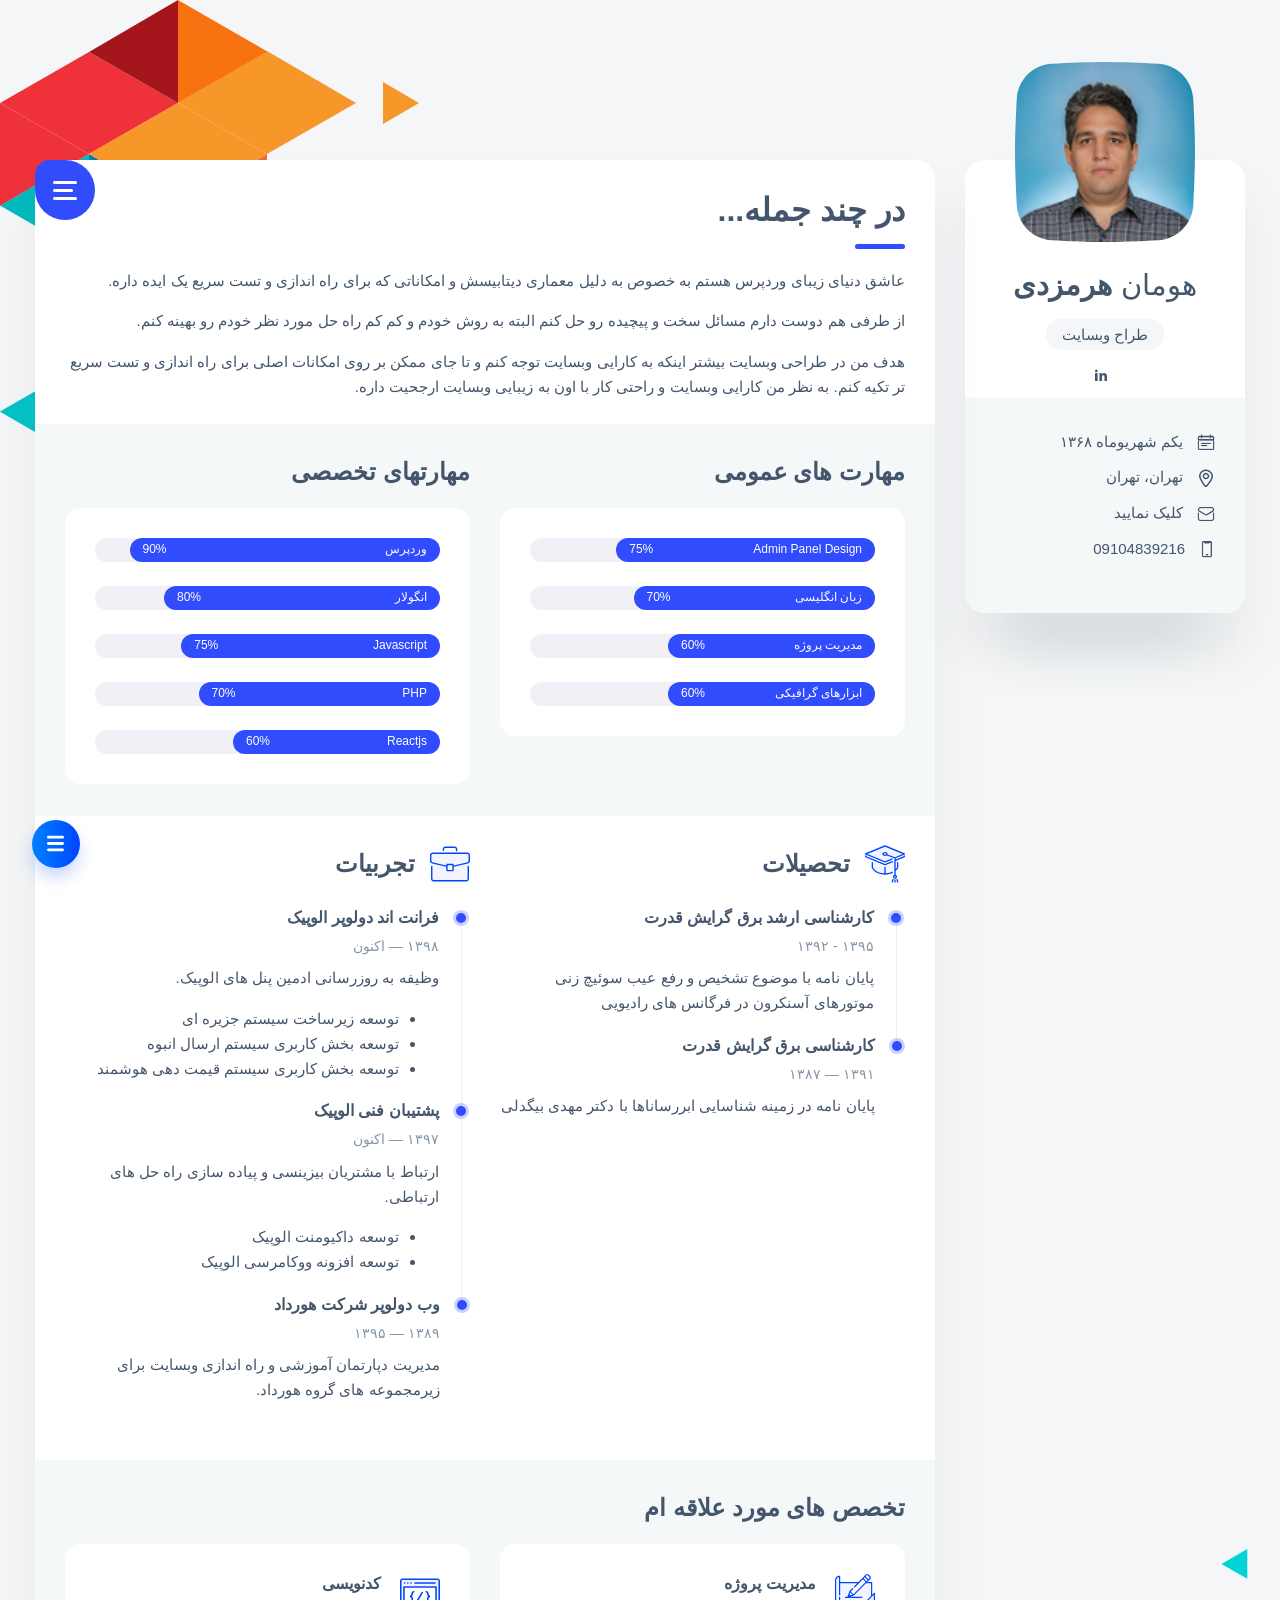
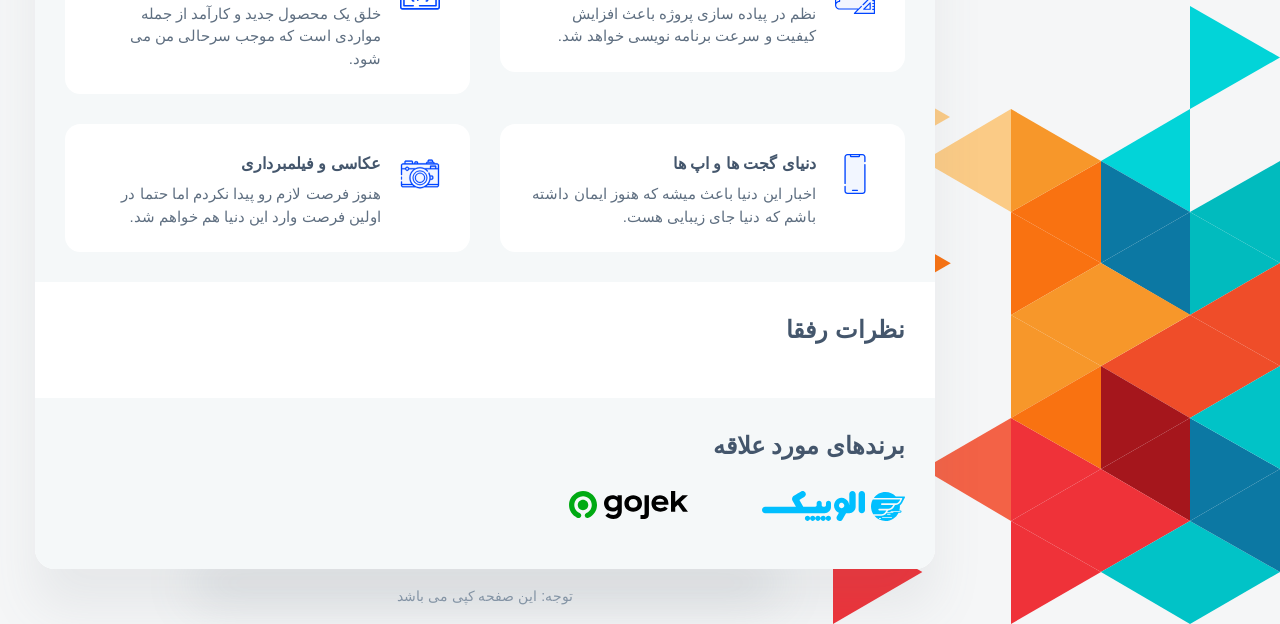
==== commit a6b54617: "make it readable" ====
--- a/index.html
+++ b/index.html
@@ -88,7 +88,10 @@
                   <a class="social__link" href="https://www.behance.com/"
                     ><i class="font-icon icon-twitter"></i
                   ></a> -->
-                  <a class="social__link" target="_blank" href="https://www.linkedin.com/in/hoomaan-hormozdi/"
+                  <a
+                    class="social__link"
+                    target="_blank"
+                    href="https://www.linkedin.com/in/hoomaan-hormozdi/"
                     ><i class="font-icon icon-linkedin2"></i
                   ></a>
                 </div>
@@ -119,8 +122,7 @@
                     title="E-mail"
                   >
                     <a target="_blank" href="mailto:hormozdi.hooman@gmail.com"
-                      ><i class="font-icon icon-envelope"></i
-                      >کلیک نمایید</a
+                      ><i class="font-icon icon-envelope"></i>کلیک نمایید</a
                     >
                   </li>
                   <li
@@ -200,92 +202,114 @@
               </div>
 
               <!-- Skills -->
-						<div class="box-inner box-inner" id="skills">
-						    <div class="row">
-							    <div class="col-12 col-lg-6">
-						            <h2 class="title title--h3">مهارت های عمومی</h2>
-									<div class="box box__second">
-									    <!-- Progress -->
-									    <div class="progress">
+              <div class="box-inner box-inner" id="skills">
+                <div class="row">
+                  <div class="col-12 col-lg-6">
+                    <h2 class="title title--h3">مهارت های عمومی</h2>
+                    <div class="box box__second">
+                      <!-- Progress -->
+                      <div class="progress">
                         <div class="progress-bar" aria-valuenow="75">
-      <div class="progress-text"><span>Admin Panel Design</span><span>75%</span></div>
-  </div>
-  <div class="progress-text"><span>Admin Panel Design</span></div>
-                    </div>
-
-
-									    <div class="progress">
+                          <div class="progress-text">
+                            <span>Admin Panel Design</span><span>75%</span>
+                          </div>
+                        </div>
+                        <div class="progress-text">
+                          <span>Admin Panel Design</span>
+                        </div>
+                      </div>
+
+                      <div class="progress">
                         <div class="progress-bar" aria-valuenow="70">
-      <div class="progress-text"><span>زبان انگلیسی</span><span>70%</span></div>
-  </div>
-  <div class="progress-text"><span>زبان انگلیسی</span></div>
-                    </div>
-
-                                        <!-- Progress -->
-                                        <div class="progress">
-                                                              <div class="progress-bar" aria-valuenow="60">
-                                            <div class="progress-text"><span>مدیریت پروژه</span><span>60%</span></div>
-                                        </div>
-                                        <div class="progress-text"><span>مدیریت پروژه</span></div>
-                                                          </div>
-                                                          <!-- Progress -->
-                                                          <div class="progress">
-                                                                                <div class="progress-bar" aria-valuenow="40">
-                                                              <div class="progress-text"><span>ابزارهای گرافیکی</span><span>40%</span></div>
-                                                          </div>
-                                                          <div class="progress-text"><span>ابزارهای گرافیکی</span></div>
-                                                                            </div>
-										
-									</div>
-                                </div>
-								
-							    <div class="col-12 col-lg-6 mt-4 mt-lg-0">
-						            <h2 class="title title--h3">مهارتهای تخصصی</h2>
-									<div class="box box__second">
-									    <!-- Progress -->
-									    <div class="progress">
-                                            <div class="progress-bar" aria-valuenow="90">
-											    <div class="progress-text"><span>وردپرس</span><span>90%</span></div>
-											</div>
-											<div class="progress-text"><span>وردپرس</span></div>
-                                        </div>
-
-                                        <!-- Progress -->
-                                        <div class="progress">
-                                                              <div class="progress-bar" aria-valuenow="80">
-                                            <div class="progress-text"><span>انگولار</span><span>80%</span></div>
-                                        </div>
-                                        <div class="progress-text"><span>انگولار</span></div>
-                                                          </div>
-										
-									    <!-- Progress -->
-									    <div class="progress">
-                                            <div class="progress-bar" aria-valuenow="75">
-											    <div class="progress-text"><span>Javascript</span><span>75%</span></div>
-											</div>
-											<div class="progress-text"><span>Javascript</span></div>
-                                        </div>
-										
-										
-									    <!-- Progress -->
-									    <div class="progress">
-                                            <div class="progress-bar" aria-valuenow="70">
-											    <div class="progress-text"><span>PHP</span><span>70%</span></div>
-											</div>
-											<div class="progress-text"><span>PHP</span></div>
-                                        </div>
-                                                          <!-- Progress -->
-                                                          <div class="progress">
-                                                                                <div class="progress-bar" aria-valuenow="60">
-                                                              <div class="progress-text"><span>Reactjs</span><span>60%</span></div>
-                                                          </div>
-                                                          <div class="progress-text"><span>Reactjs</span></div>
-                                                                            </div>
-										
-									</div>
-                                </div>
-							</div>
-						</div>
+                          <div class="progress-text">
+                            <span>زبان انگلیسی</span><span>70%</span>
+                          </div>
+                        </div>
+                        <div class="progress-text">
+                          <span>زبان انگلیسی</span>
+                        </div>
+                      </div>
+
+                      <!-- Progress -->
+                      <div class="progress">
+                        <div class="progress-bar" aria-valuenow="60">
+                          <div class="progress-text">
+                            <span>مدیریت پروژه</span><span>60%</span>
+                          </div>
+                        </div>
+                        <div class="progress-text">
+                          <span>مدیریت پروژه</span>
+                        </div>
+                      </div>
+                      <!-- Progress -->
+                      <div class="progress">
+                        <div class="progress-bar" aria-valuenow="60">
+                          <div class="progress-text">
+                            <span>ابزارهای گرافیکی</span><span>60%</span>
+                          </div>
+                        </div>
+                        <div class="progress-text">
+                          <span>ابزارهای گرافیکی</span>
+                        </div>
+                      </div>
+                    </div>
+                  </div>
+
+                  <div class="col-12 col-lg-6 mt-4 mt-lg-0">
+                    <h2 class="title title--h3">مهارتهای تخصصی</h2>
+                    <div class="box box__second">
+                      <!-- Progress -->
+                      <div class="progress">
+                        <div class="progress-bar" aria-valuenow="90">
+                          <div class="progress-text">
+                            <span>وردپرس</span><span>90%</span>
+                          </div>
+                        </div>
+                        <div class="progress-text"><span>وردپرس</span></div>
+                      </div>
+
+                      <!-- Progress -->
+                      <div class="progress">
+                        <div class="progress-bar" aria-valuenow="80">
+                          <div class="progress-text">
+                            <span>انگولار</span><span>80%</span>
+                          </div>
+                        </div>
+                        <div class="progress-text"><span>انگولار</span></div>
+                      </div>
+
+                      <!-- Progress -->
+                      <div class="progress">
+                        <div class="progress-bar" aria-valuenow="75">
+                          <div class="progress-text">
+                            <span>Javascript</span><span>75%</span>
+                          </div>
+                        </div>
+                        <div class="progress-text"><span>Javascript</span></div>
+                      </div>
+
+                      <!-- Progress -->
+                      <div class="progress">
+                        <div class="progress-bar" aria-valuenow="70">
+                          <div class="progress-text">
+                            <span>PHP</span><span>70%</span>
+                          </div>
+                        </div>
+                        <div class="progress-text"><span>PHP</span></div>
+                      </div>
+                      <!-- Progress -->
+                      <div class="progress">
+                        <div class="progress-bar" aria-valuenow="60">
+                          <div class="progress-text">
+                            <span>Reactjs</span><span>60%</span>
+                          </div>
+                        </div>
+                        <div class="progress-text"><span>Reactjs</span></div>
+                      </div>
+                    </div>
+                  </div>
+                </div>
+              </div>
 
               <!-- Experience -->
               <div class="box-inner box-inner--white" id="experience">
@@ -336,36 +360,37 @@
                       تجربیات
                     </h2>
                     <div class="timeline">
-                        <!-- Item -->
-                        <article class="timeline__item">
-                          <h5 class="title title--h5 timeline__title">
-                            فرانت اند دولوپر الوپیک
-                          </h5>
-                          <span class="timeline__period">۱۳۹۸ — اکنون</span>
-                          <p class="timeline__description">
-                              وظیفه به روزرسانی ادمین پنل های الوپیک.
-                            <ul>
-                                <li>توسعه زیرساخت سیستم جزیره ای</li>
-                                <li>توسعه بخش کاربری سیستم ارسال انبوه</li>
-                                <li>توسعه بخش کاربری سیستم قیمت دهی هوشمند</li>
-                            </ul>
-                          </p>
-                        </article>
-
-                        <!-- Item -->
-                        <article class="timeline__item">
-                          <h5 class="title title--h5 timeline__title">
-                            پشتیبان فنی الوپیک
-                          </h5>
-                          <span class="timeline__period">۱۳۹۷ — اکنون</span>
-                          <p class="timeline__description">
-                              ارتباط با مشتریان بیزینسی و پیاده سازی راه حل های ارتباطی.
-                            <ul>
-                                <li>توسعه داکیومنت الوپیک</li>
-                                <li>توسعه افزونه ووکامرسی الوپیک</li>
-                            </ul>
-                          </p>
-                        </article>
+                      <!-- Item -->
+                      <article class="timeline__item">
+                        <h5 class="title title--h5 timeline__title">
+                          فرانت اند دولوپر الوپیک
+                        </h5>
+                        <span class="timeline__period">۱۳۹۸ — اکنون</span>
+                        <p class="timeline__description">
+                          وظیفه به روزرسانی ادمین پنل های الوپیک.
+                        </p>
+                        <ul>
+                          <li>توسعه زیرساخت سیستم جزیره ای</li>
+                          <li>توسعه بخش کاربری سیستم ارسال انبوه</li>
+                          <li>توسعه بخش کاربری سیستم قیمت دهی هوشمند</li>
+                        </ul>
+                      </article>
+
+                      <!-- Item -->
+                      <article class="timeline__item">
+                        <h5 class="title title--h5 timeline__title">
+                          پشتیبان فنی الوپیک
+                        </h5>
+                        <span class="timeline__period">۱۳۹۷ — اکنون</span>
+                        <p class="timeline__description">
+                          ارتباط با مشتریان بیزینسی و پیاده سازی راه حل های
+                          ارتباطی.
+                        </p>
+                        <ul>
+                          <li>توسعه داکیومنت الوپیک</li>
+                          <li>توسعه افزونه ووکامرسی الوپیک</li>
+                        </ul>
+                      </article>
 
                       <!-- Item -->
                       <article class="timeline__item">
@@ -374,7 +399,8 @@
                         </h5>
                         <span class="timeline__period">۱۳۸۹ — ۱۳۹۵</span>
                         <p class="timeline__description">
-                          مدیریت دپارتمان آموزشی و راه اندازی وبسایت برای زیرمجموعه های گروه هورداد.
+                          مدیریت دپارتمان آموزشی و راه اندازی وبسایت برای
+                          زیرمجموعه های گروه هورداد.
                         </p>
                       </article>
                     </div>
@@ -397,7 +423,8 @@
                       <div>
                         <h3 class="title title--h5">مدیریت پروژه</h3>
                         <p class="case-item__caption">
-                            نظم در پیاده سازی پروژه باعث افزایش کیفیت و سرعت برنامه نویسی خواهد شد.
+                          نظم در پیاده سازی پروژه باعث افزایش کیفیت و سرعت
+                          برنامه نویسی خواهد شد.
                         </p>
                       </div>
                     </div>
@@ -414,7 +441,8 @@
                       <div>
                         <h3 class="title title--h5">کدنویسی</h3>
                         <p class="case-item__caption">
-                          خلق یک محصول جدید و کارآمد از جمله مواردی است که موجب سرحالی من می شود.
+                          خلق یک محصول جدید و کارآمد از جمله مواردی است که موجب
+                          سرحالی من می شود.
                         </p>
                       </div>
                     </div>
@@ -431,7 +459,8 @@
                       <div>
                         <h3 class="title title--h5">دنیای گجت ها و اپ ها</h3>
                         <p class="case-item__caption">
-                          اخبار این دنیا باعث میشه که هنوز ایمان داشته باشم که دنیا جای زیبایی هست.
+                          اخبار این دنیا باعث میشه که هنوز ایمان داشته باشم که
+                          دنیا جای زیبایی هست.
                         </p>
                       </div>
                     </div>
@@ -448,7 +477,8 @@
                       <div>
                         <h3 class="title title--h5">عکاسی و فیلمبرداری</h3>
                         <p class="case-item__caption">
-                          هنوز فرصت لازم رو پیدا نکردم اما حتما در اولین فرصت وارد این دنیا هم خواهم شد.
+                          هنوز فرصت لازم رو پیدا نکردم اما حتما در اولین فرصت
+                          وارد این دنیا هم خواهم شد.
                         </p>
                       </div>
                     </div>
@@ -595,22 +625,16 @@
         <h4 class="title title--5">نمونه کارهای آنلاین</h4>
         <!-- <a href="rtl/about.html">RTL</a> -->
       </li>
-      <li class="slideNav__item"><a target="_blank" href="https://hormozdi.github.io/multipoint/">نقشه با چندین نشانه گر</a></li>
-      <!-- <li class="slideNav__item">
-        <a href="background-3.html">2. Background peach</a>
+      <li class="slideNav__item">
+        <a target="_blank" href="https://hormozdi.github.io/multipoint/"
+          >نقشه با چندین نشانه گر</a
+        >
       </li>
       <li class="slideNav__item">
-        <a href="background-2.html">3. Background green</a>
+        <a target="_blank" href="http://youping.ir/"
+          >سامانه پرداخت امن یوپینگ</a
+        >
       </li>
-      <li class="slideNav__item">
-        <a href="background-5.html">4. Background green 2</a>
-      </li>
-      <li class="slideNav__item">
-        <a href="background-4.html">5. Background triangles</a>
-      </li>
-      <li class="slideNav__item">
-        <a href="menu_alternative/about.html">6. Alternative menu</a>
-      </li> -->
     </ul>
     <div class="overlay-slideNav"></div>
     <!-- Demo Menu -->
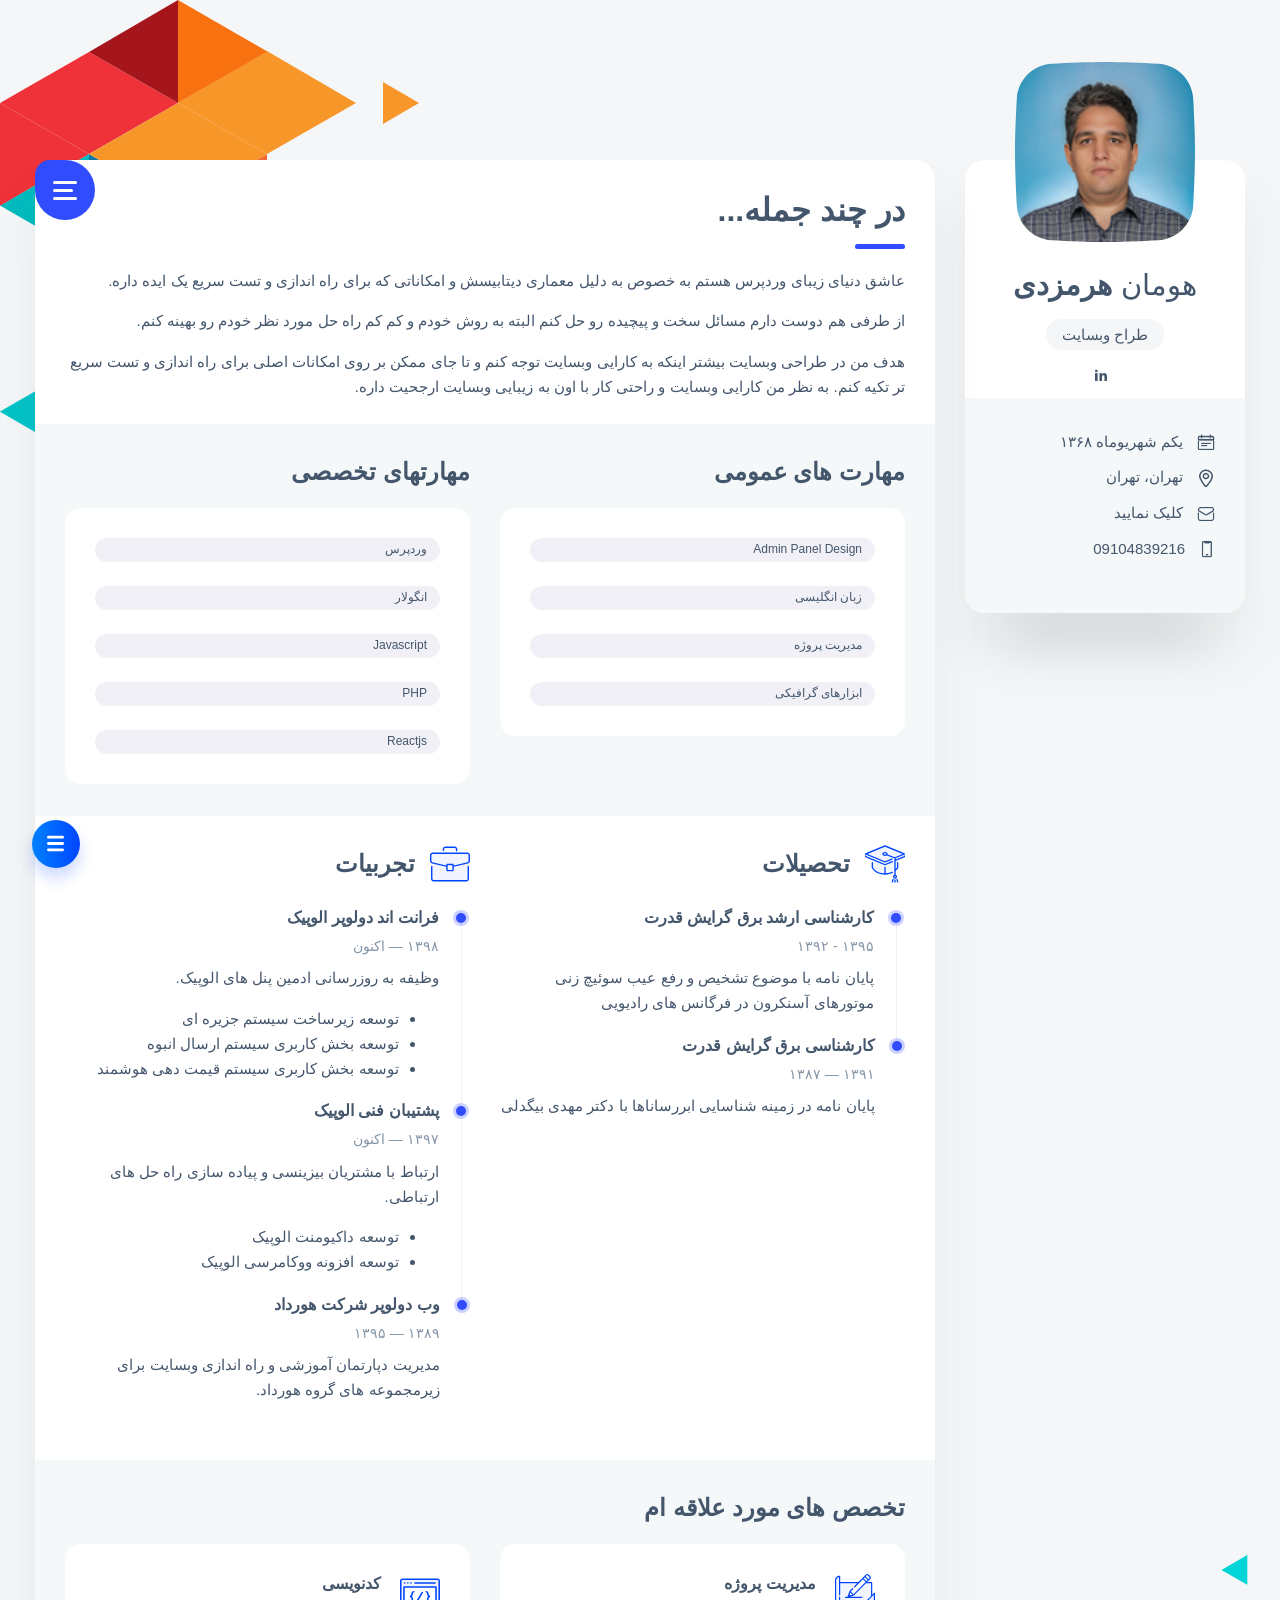
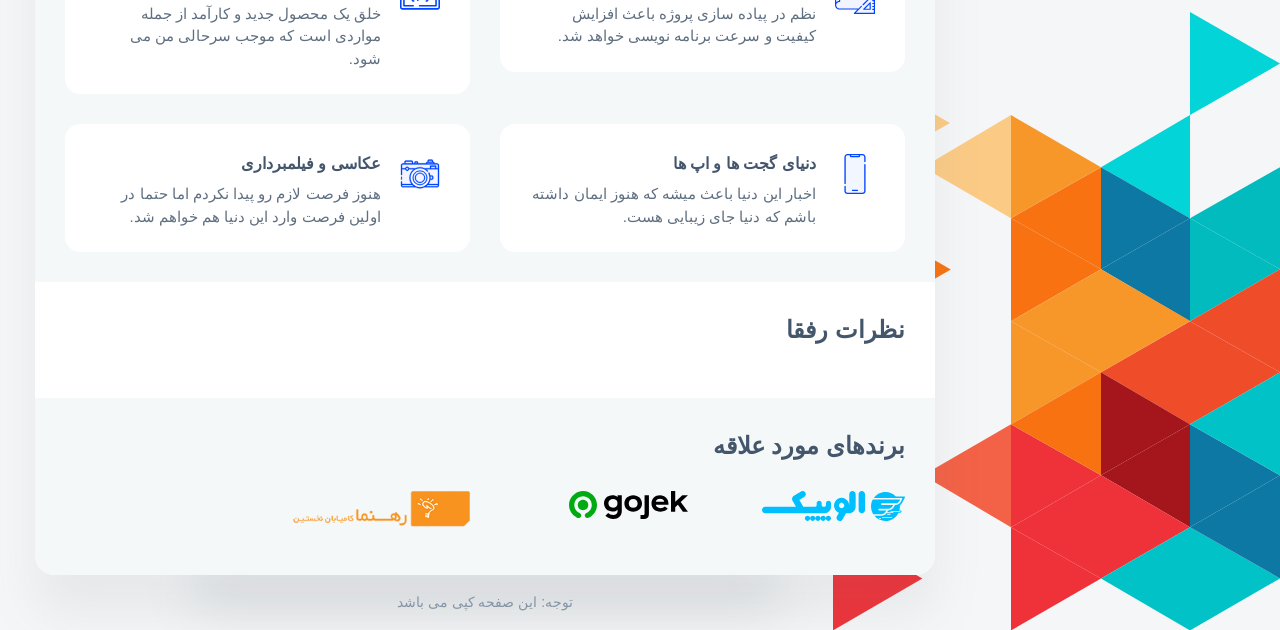
==== commit f0133abf: "add rahnama" ====
--- a/index.html
+++ b/index.html
@@ -577,14 +577,20 @@
                   <div class="swiper-wrapper">
                     <!-- Item client -->
                     <div class="swiper-slide">
-                      <a href="#"
+                      <a target="_blank" href="https://alopeyk.com/"
                         ><img src="assets/img/logo-alopeyk.svg" alt="Logo"
                       /></a>
                     </div>
                     <!-- Item client -->
                     <div class="swiper-slide">
-                      <a href="#"
+                      <a target="_blank" href="https://www.gojek.com/"
                         ><img src="assets/img/logo-gojek.svg" alt="Logo"
+                      /></a>
+                    </div>
+                    <!-- Item client -->
+                    <div class="swiper-slide">
+                      <a target="_blank" href="https://rahnema.com/"
+                        ><img src="assets/img/logo-rahnama.png" alt="Logo"
                       /></a>
                     </div>
                   </div>
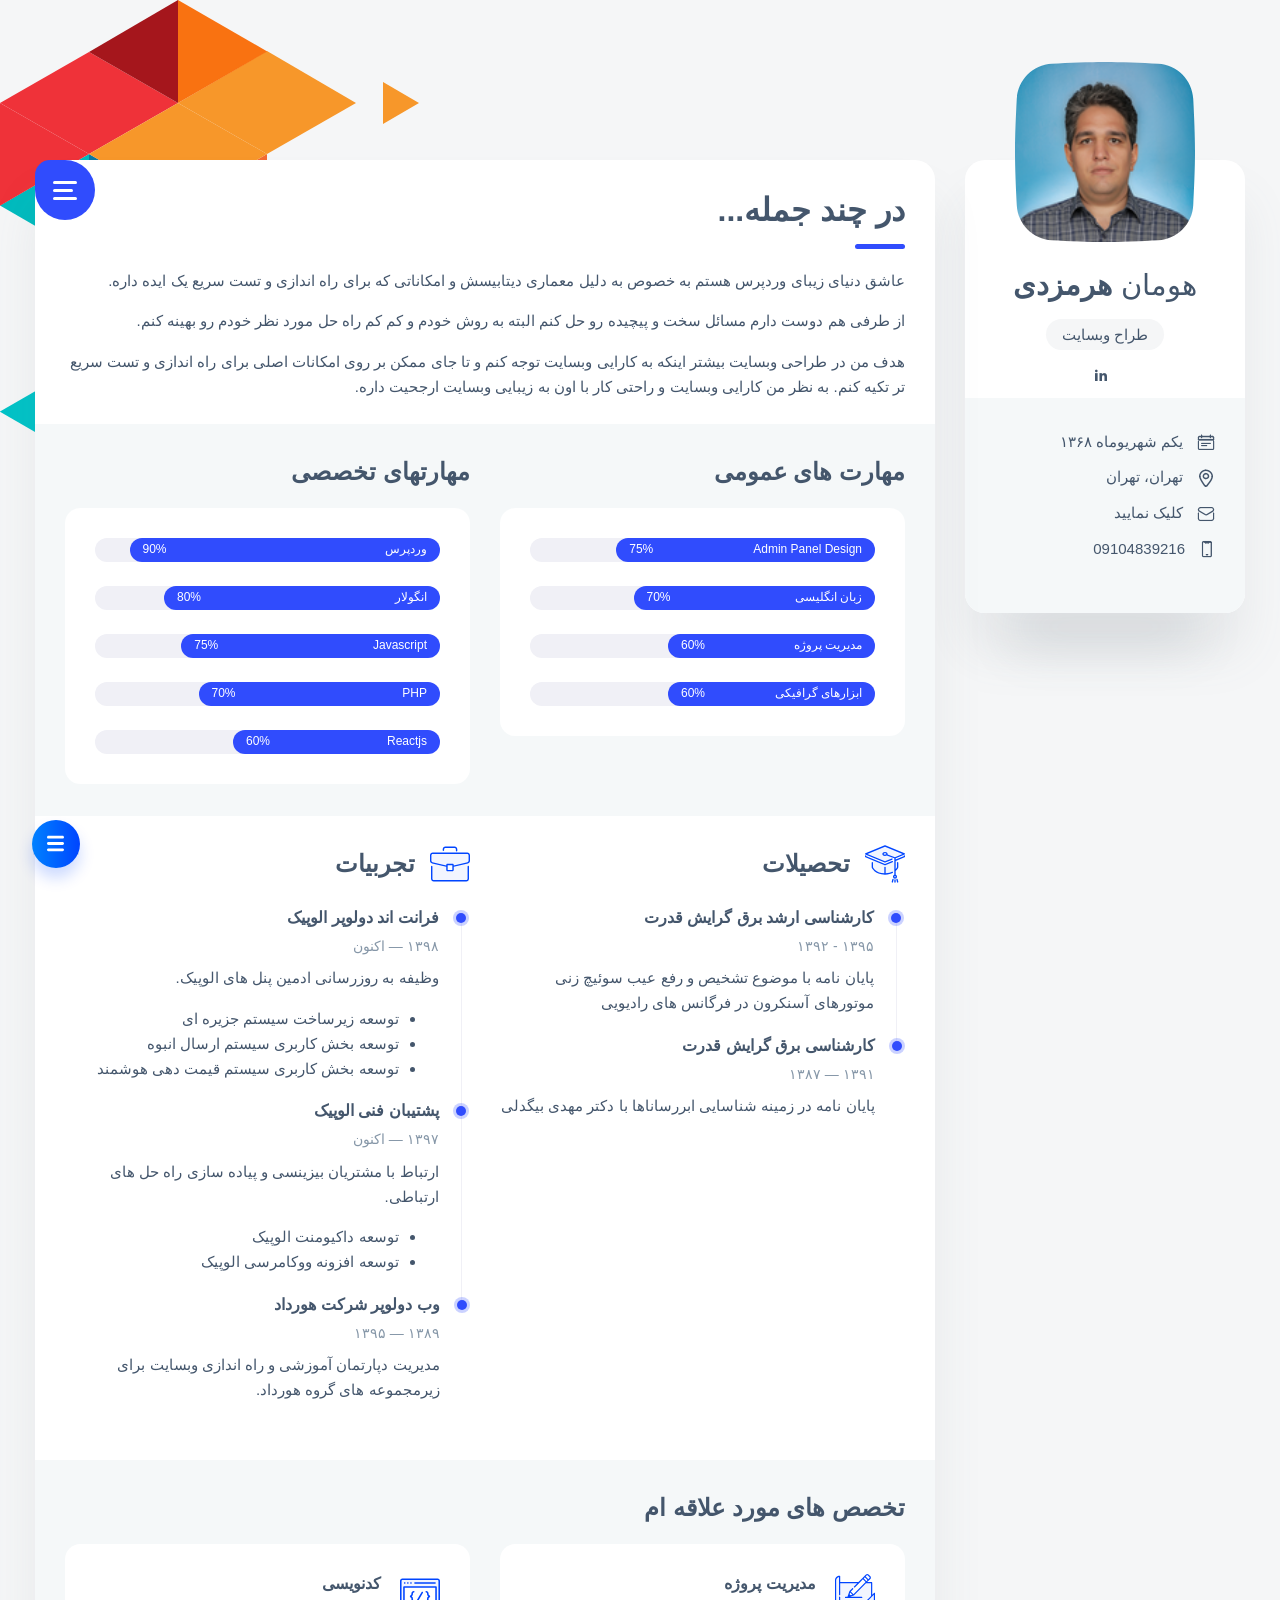
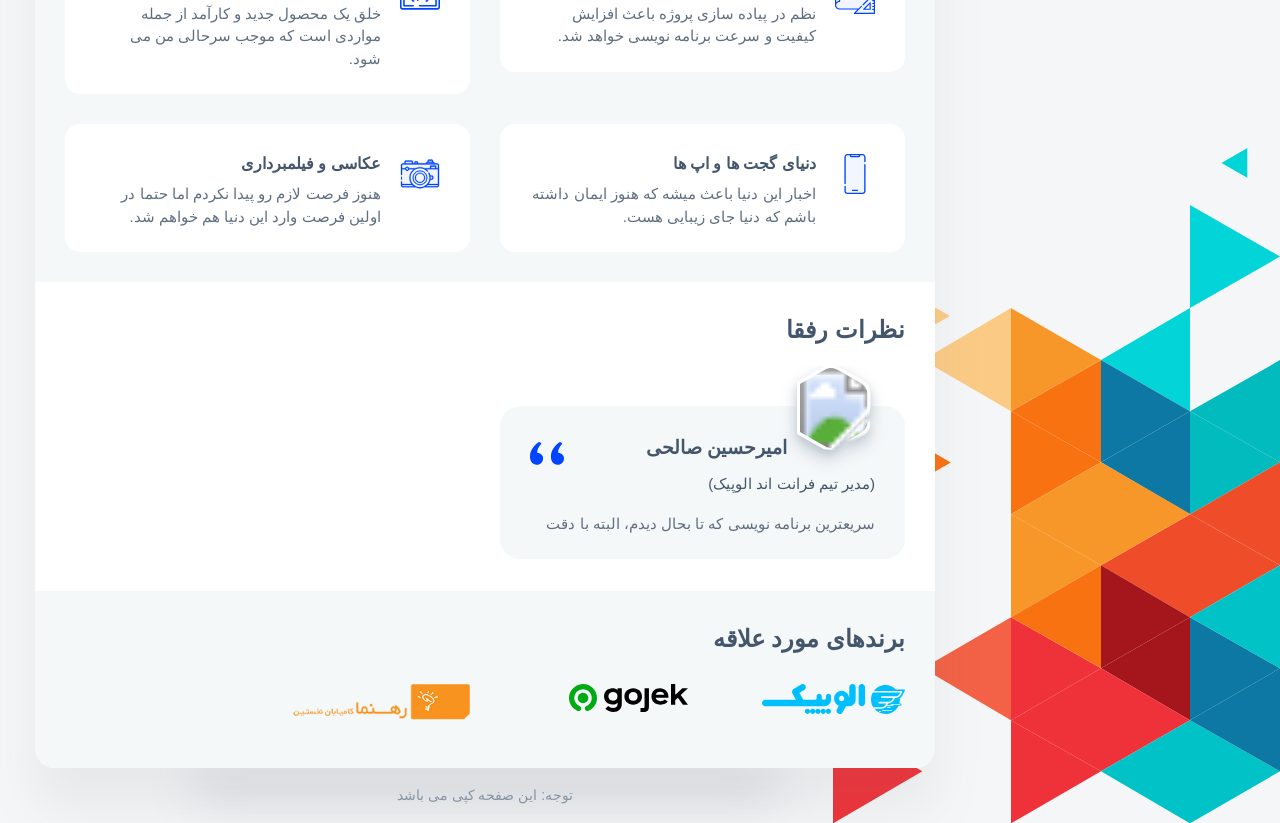
==== commit 2e831975: "add first review item" ====
--- a/index.html
+++ b/index.html
@@ -493,76 +493,22 @@
                 <div class="swiper-container js-carousel-review">
                   <div class="swiper-wrapper">
                     <!-- Item review -->
-                    <!-- <div class="swiper-slide review-item">
+                    <div class="swiper-slide review-item">
                       <svg class="avatar avatar--80" viewBox="0 0 84 84">
                         <g class="avatar__hexagon">
                           <image
-                            xlink:href="assets/img/avatar-2.jpg"
+                            xlink:href="https://media-exp1.licdn.com/dms/image/C4D03AQFpk_a4w0zA2g/profile-displayphoto-shrink_200_200/0?e=1613001600&v=beta&t=7cGoag--UtpdFzwggb03DEcwGHxkIrqCSooRfZmnp9k"
                             height="100%"
                             width="100%"
                           />
                         </g>
                       </svg>
-                      <h4 class="title title--h5">Daniel Lewis</h4>
+                      <h4 class="title title--h5">امیرحسین صالحی</h4>
+                      <p>(مدیر تیم فرانت اند الوپیک)</p>
                       <p class="review-item__caption">
-                        Felecia was hired to create a corporate identity. We
-                        were very pleased with the work done.
+                        سریعترین برنامه نویسی که تا بحال دیدم، البته با دقت
                       </p>
-                    </div> -->
-
-                    <!-- Item review -->
-                    <!-- <div class="swiper-slide review-item">
-                      <svg class="avatar avatar--80" viewBox="0 0 84 84">
-                        <g class="avatar__hexagon">
-                          <image
-                            xlink:href="assets/img/avatar-3.jpg"
-                            height="100%"
-                            width="100%"
-                          />
-                        </g>
-                      </svg>
-                      <h4 class="title title--h5">Jessica Miller</h4>
-                      <p class="review-item__caption">
-                        thanks to the skill of Felecia, we have a design that we
-                        can be proud of.
-                      </p>
-                    </div> -->
-
-                    <!-- Item review -->
-                    <!-- <div class="swiper-slide review-item">
-                      <svg class="avatar avatar--80" viewBox="0 0 84 84">
-                        <g class="avatar__hexagon">
-                          <image
-                            xlink:href="assets/img/avatar-4.jpg"
-                            height="100%"
-                            width="100%"
-                          />
-                        </g>
-                      </svg>
-                      <h4 class="title title--h5">Tanya Ruiz</h4>
-                      <p class="review-item__caption">
-                        Felecia was hired to create a corporate identity. We
-                        were very pleased with the work done.
-                      </p>
-                    </div> -->
-
-                    <!-- Item review -->
-                    <!-- <div class="swiper-slide review-item">
-                      <svg class="avatar avatar--80" viewBox="0 0 84 84">
-                        <g class="avatar__hexagon">
-                          <image
-                            xlink:href="assets/img/avatar-5.jpg"
-                            height="100%"
-                            width="100%"
-                          />
-                        </g>
-                      </svg>
-                      <h4 class="title title--h5">Thomas Castro</h4>
-                      <p class="review-item__caption">
-                        thanks to the skill of Felecia, we have a design that we
-                        can be proud of.
-                      </p>
-                    </div> -->
+                    </div>
                   </div>
 
                   <div class="swiper-pagination"></div>
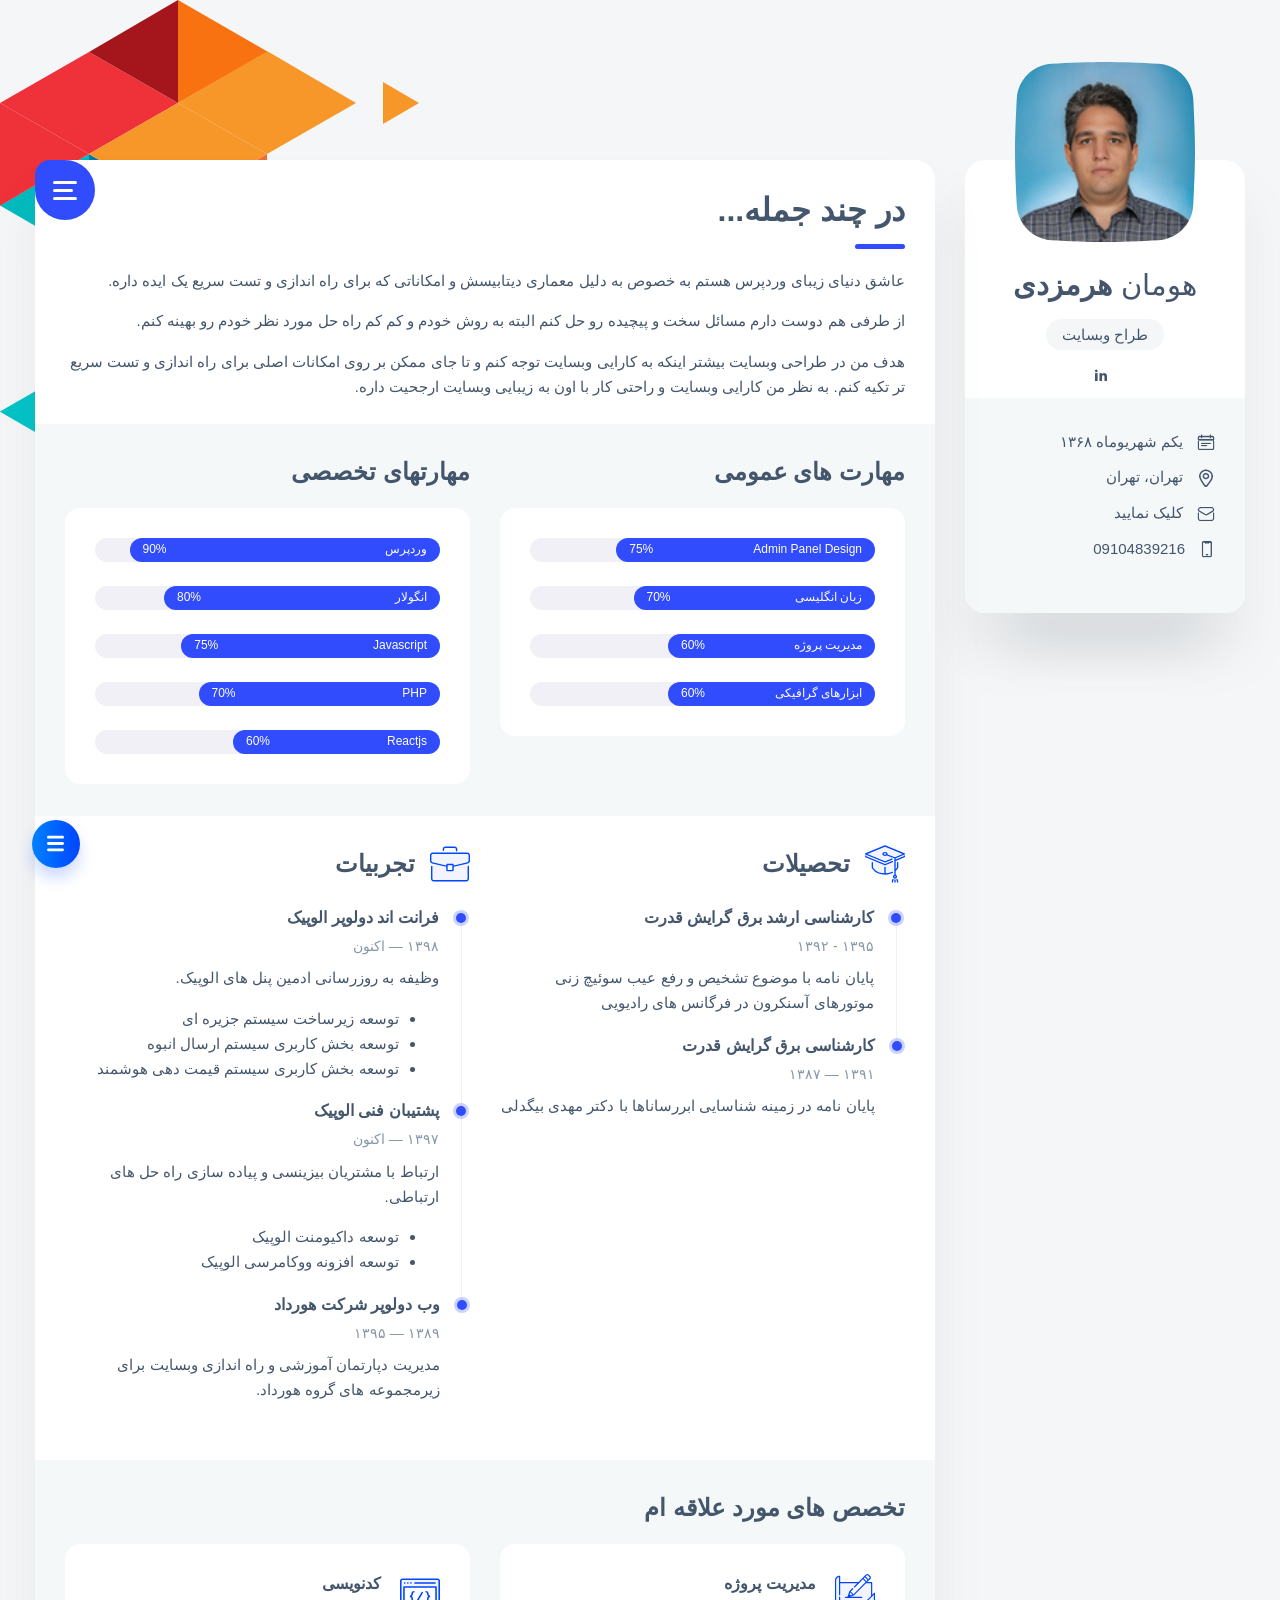
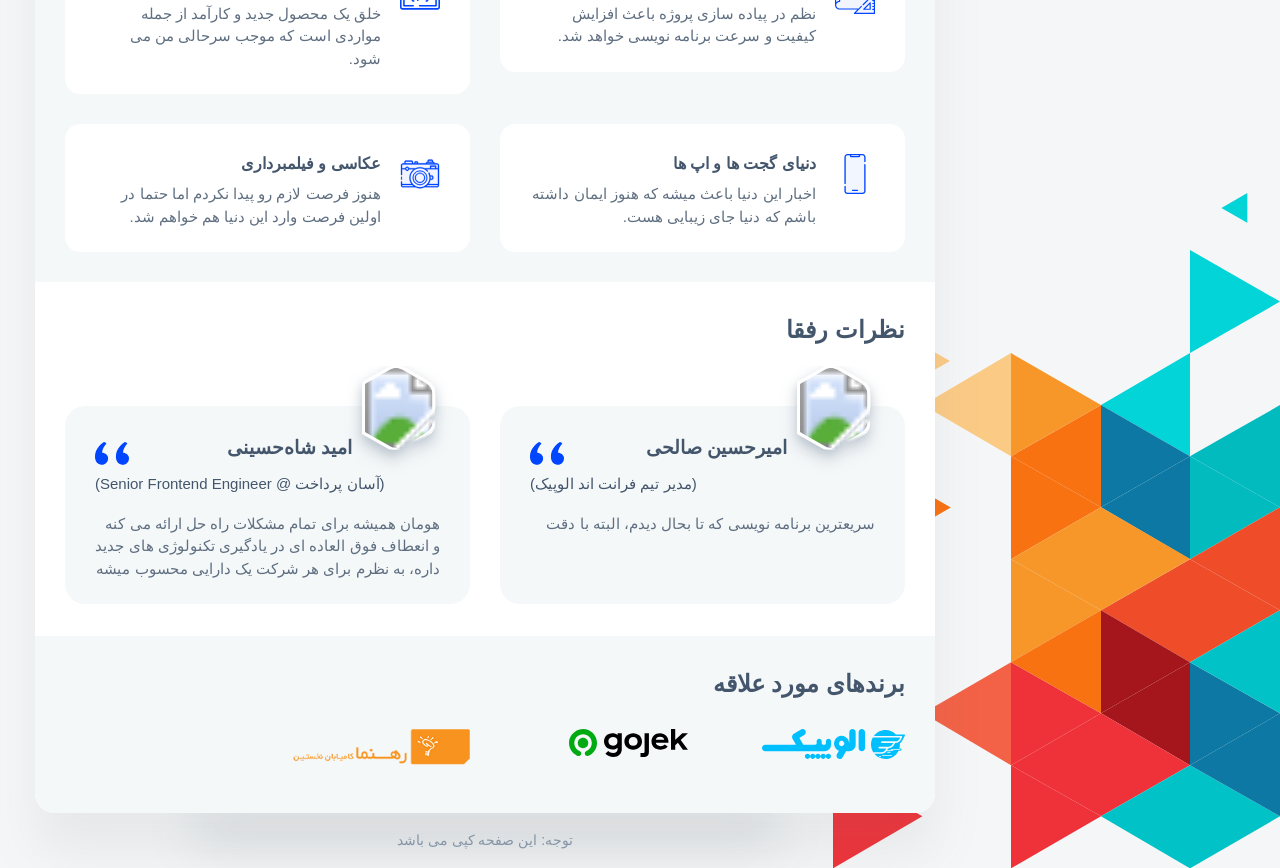
==== commit 5745b5c5: "add review item" ====
--- a/index.html
+++ b/index.html
@@ -504,9 +504,29 @@
                         </g>
                       </svg>
                       <h4 class="title title--h5">امیرحسین صالحی</h4>
-                      <p>(مدیر تیم فرانت اند الوپیک)</p>
+                      <p style="text-align: left;">(مدیر تیم فرانت اند الوپیک)</p>
                       <p class="review-item__caption">
                         سریعترین برنامه نویسی که تا بحال دیدم، البته با دقت
+                      </p>
+                    </div>
+
+                    <!-- Item review -->
+                    <div class="swiper-slide review-item">
+                      <svg class="avatar avatar--80" viewBox="0 0 84 84">
+                        <g class="avatar__hexagon">
+                          <image
+                            xlink:href="https://media-exp1.licdn.com/dms/image/C4D03AQH03U8mMMFgqg/profile-displayphoto-shrink_200_200/0/1606284490316?e=1613001600&v=beta&t=gtdMIxPQqvQ6VNO7y0Dwc43PsAW3LnAxCPVOF7ReJyE"
+                            height="100%"
+                            width="100%"
+                          />
+                        </g>
+                      </svg>
+                      <h4 class="title title--h5">امید شاه‌حسینی</h4>
+                      <p style="direction: ltr;text-align: left;">(Senior Frontend Engineer @ آسان پرداخت)</p>
+                      <p class="review-item__caption">
+                        هومان همیشه برای تمام مشکلات راه حل ارائه می کنه و
+                        انعطاف فوق العاده ای در یادگیری تکنولوژی های جدید داره،
+                        به نظرم برای هر شرکت یک دارایی محسوب میشه
                       </p>
                     </div>
                   </div>
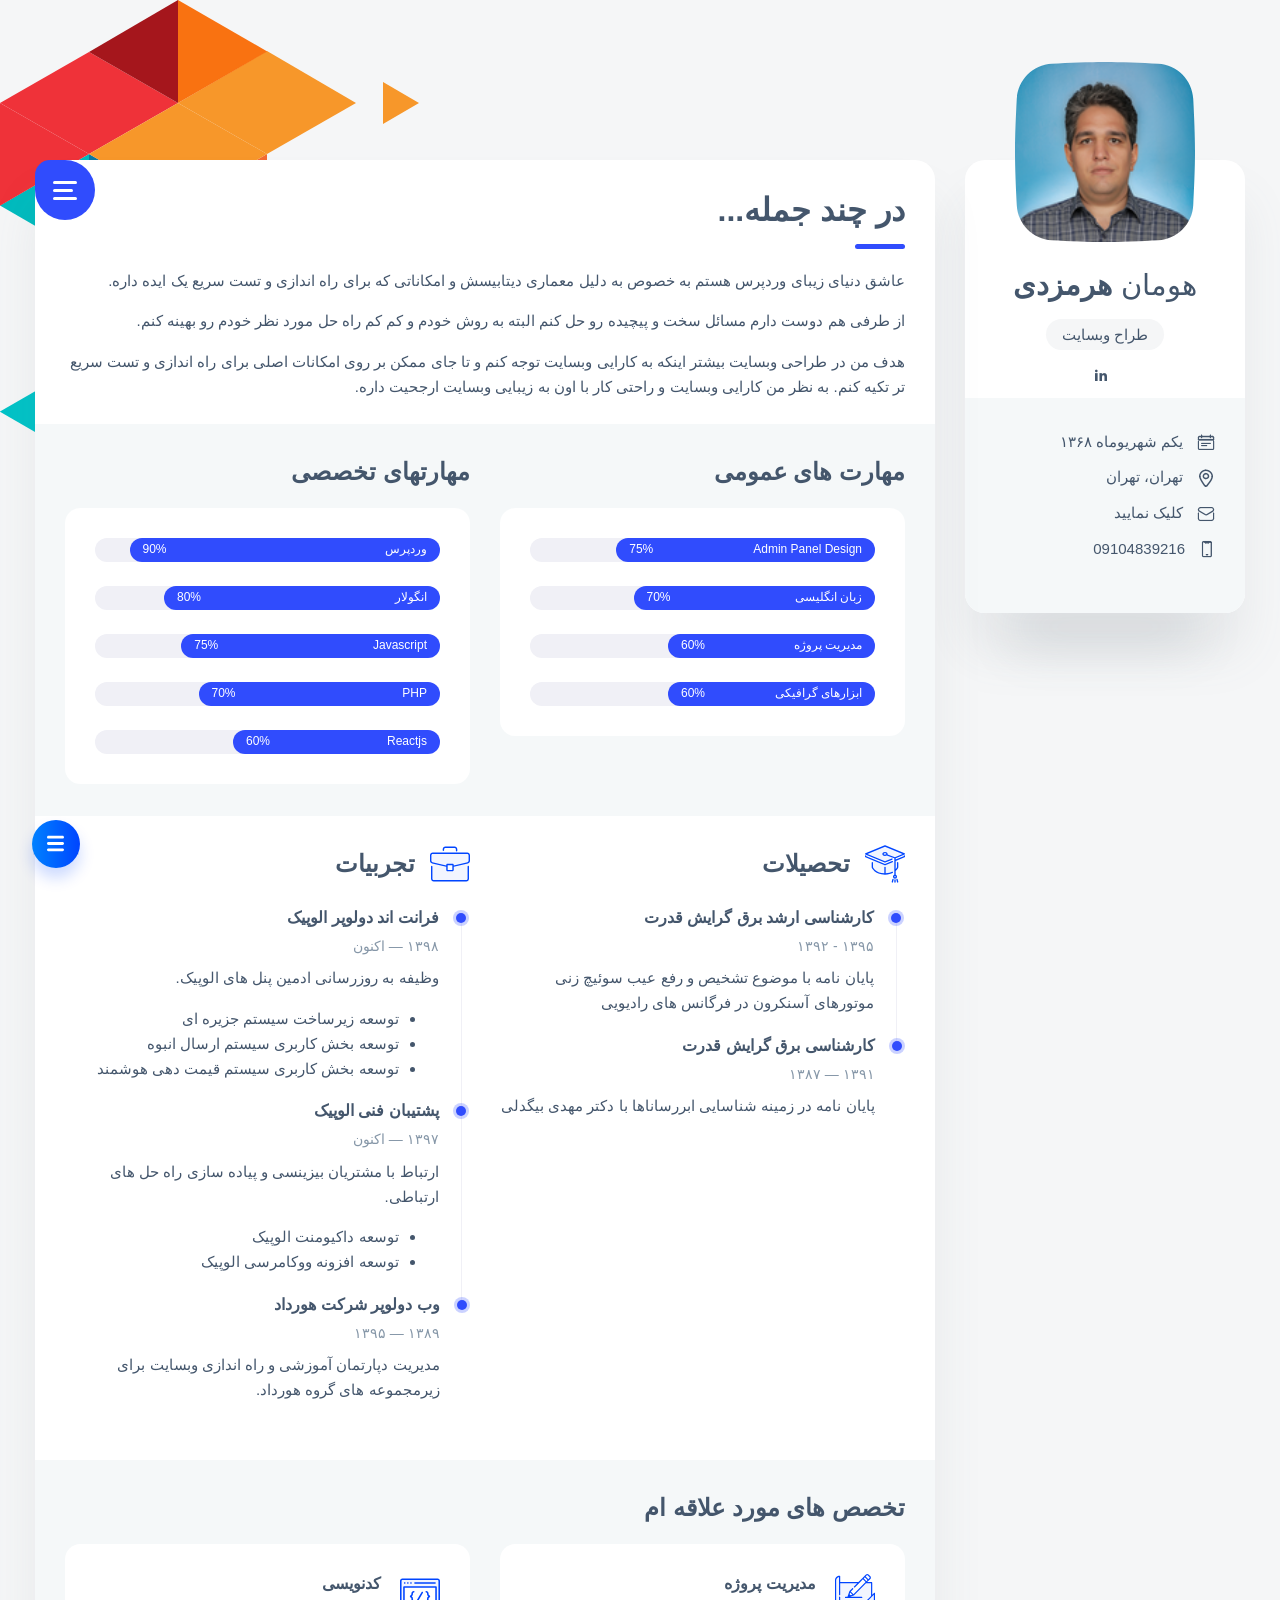
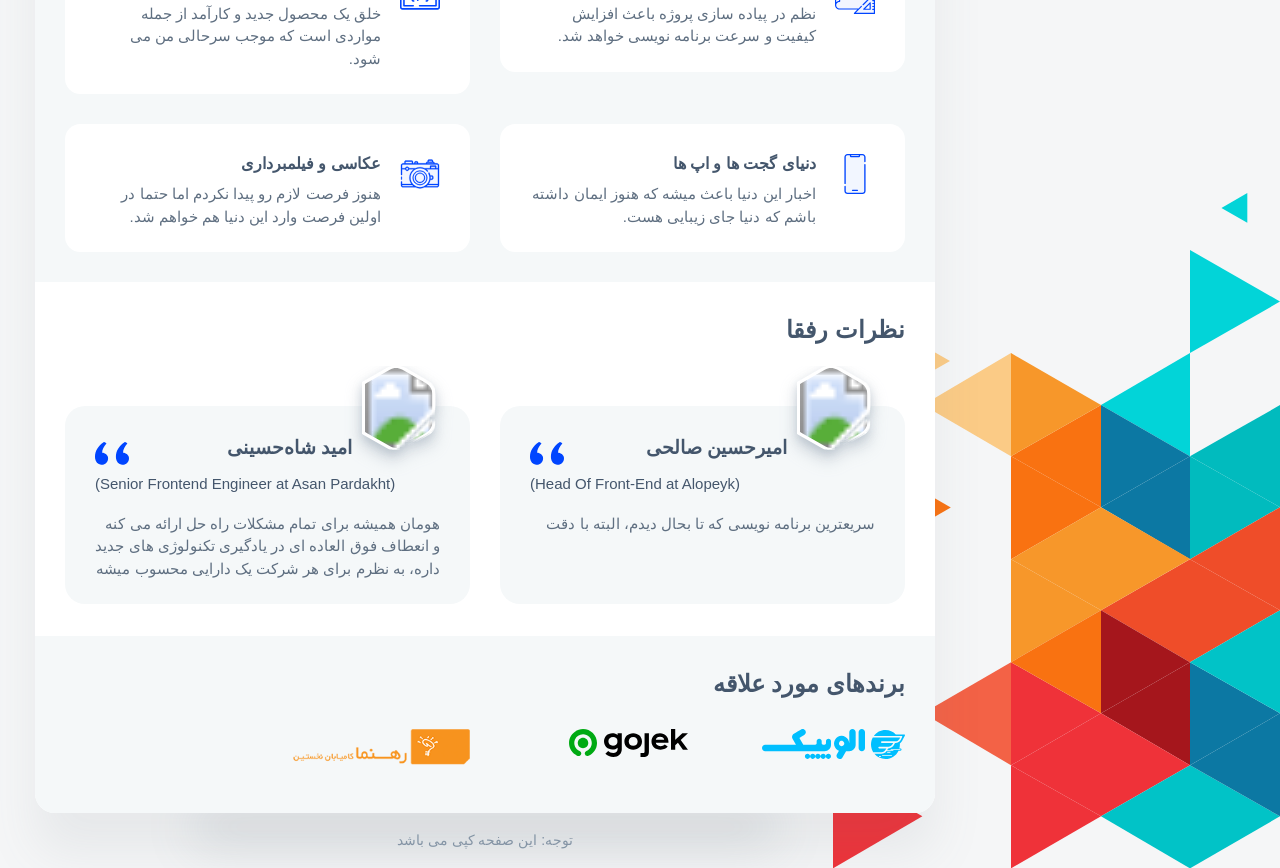
==== commit 6516b376: "bug fix" ====
--- a/index.html
+++ b/index.html
@@ -504,7 +504,7 @@
                         </g>
                       </svg>
                       <h4 class="title title--h5">امیرحسین صالحی</h4>
-                      <p style="text-align: left;">(مدیر تیم فرانت اند الوپیک)</p>
+                      <p style="direction: ltr;text-align: left;">(Head Of Front-End at Alopeyk)</p>
                       <p class="review-item__caption">
                         سریعترین برنامه نویسی که تا بحال دیدم، البته با دقت
                       </p>
@@ -522,7 +522,7 @@
                         </g>
                       </svg>
                       <h4 class="title title--h5">امید شاه‌حسینی</h4>
-                      <p style="direction: ltr;text-align: left;">(Senior Frontend Engineer @ آسان پرداخت)</p>
+                      <p style="direction: ltr;text-align: left;">(Senior Frontend Engineer at Asan Pardakht)</p>
                       <p class="review-item__caption">
                         هومان همیشه برای تمام مشکلات راه حل ارائه می کنه و
                         انعطاف فوق العاده ای در یادگیری تکنولوژی های جدید داره،
